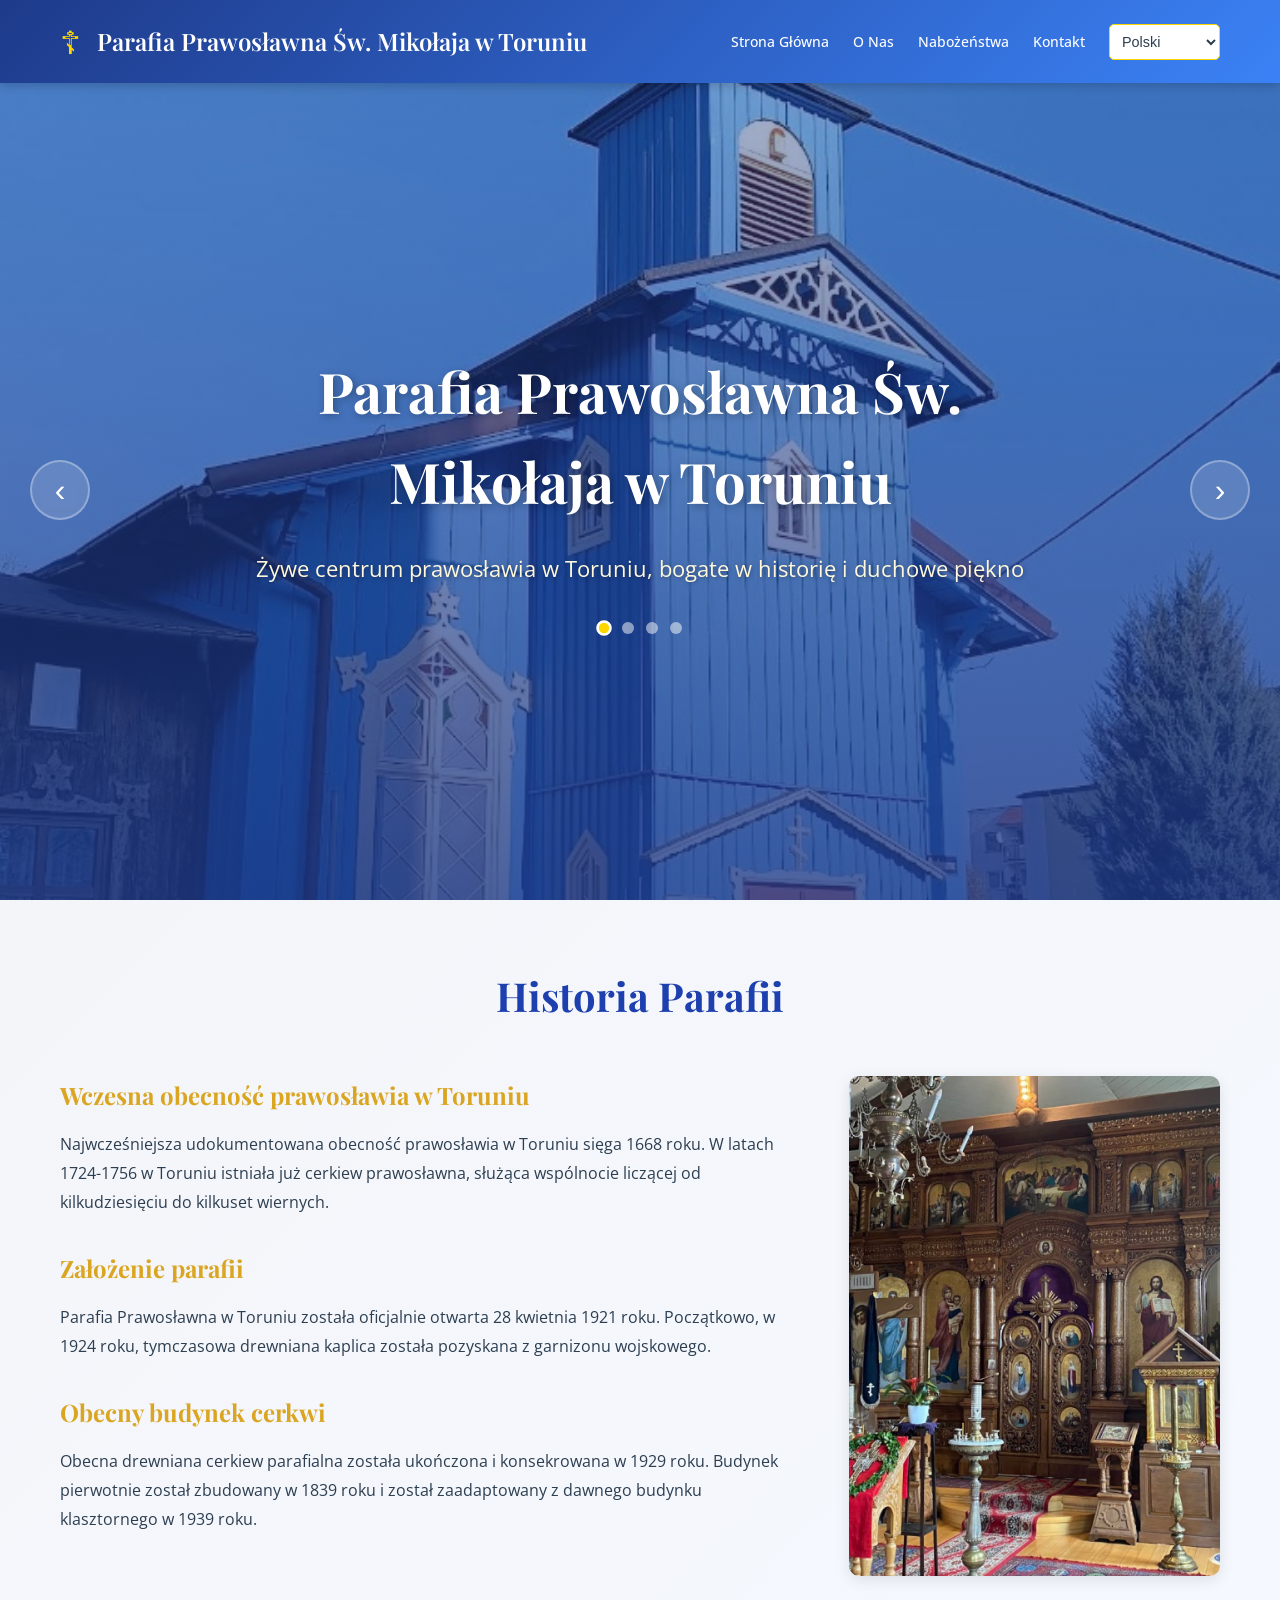
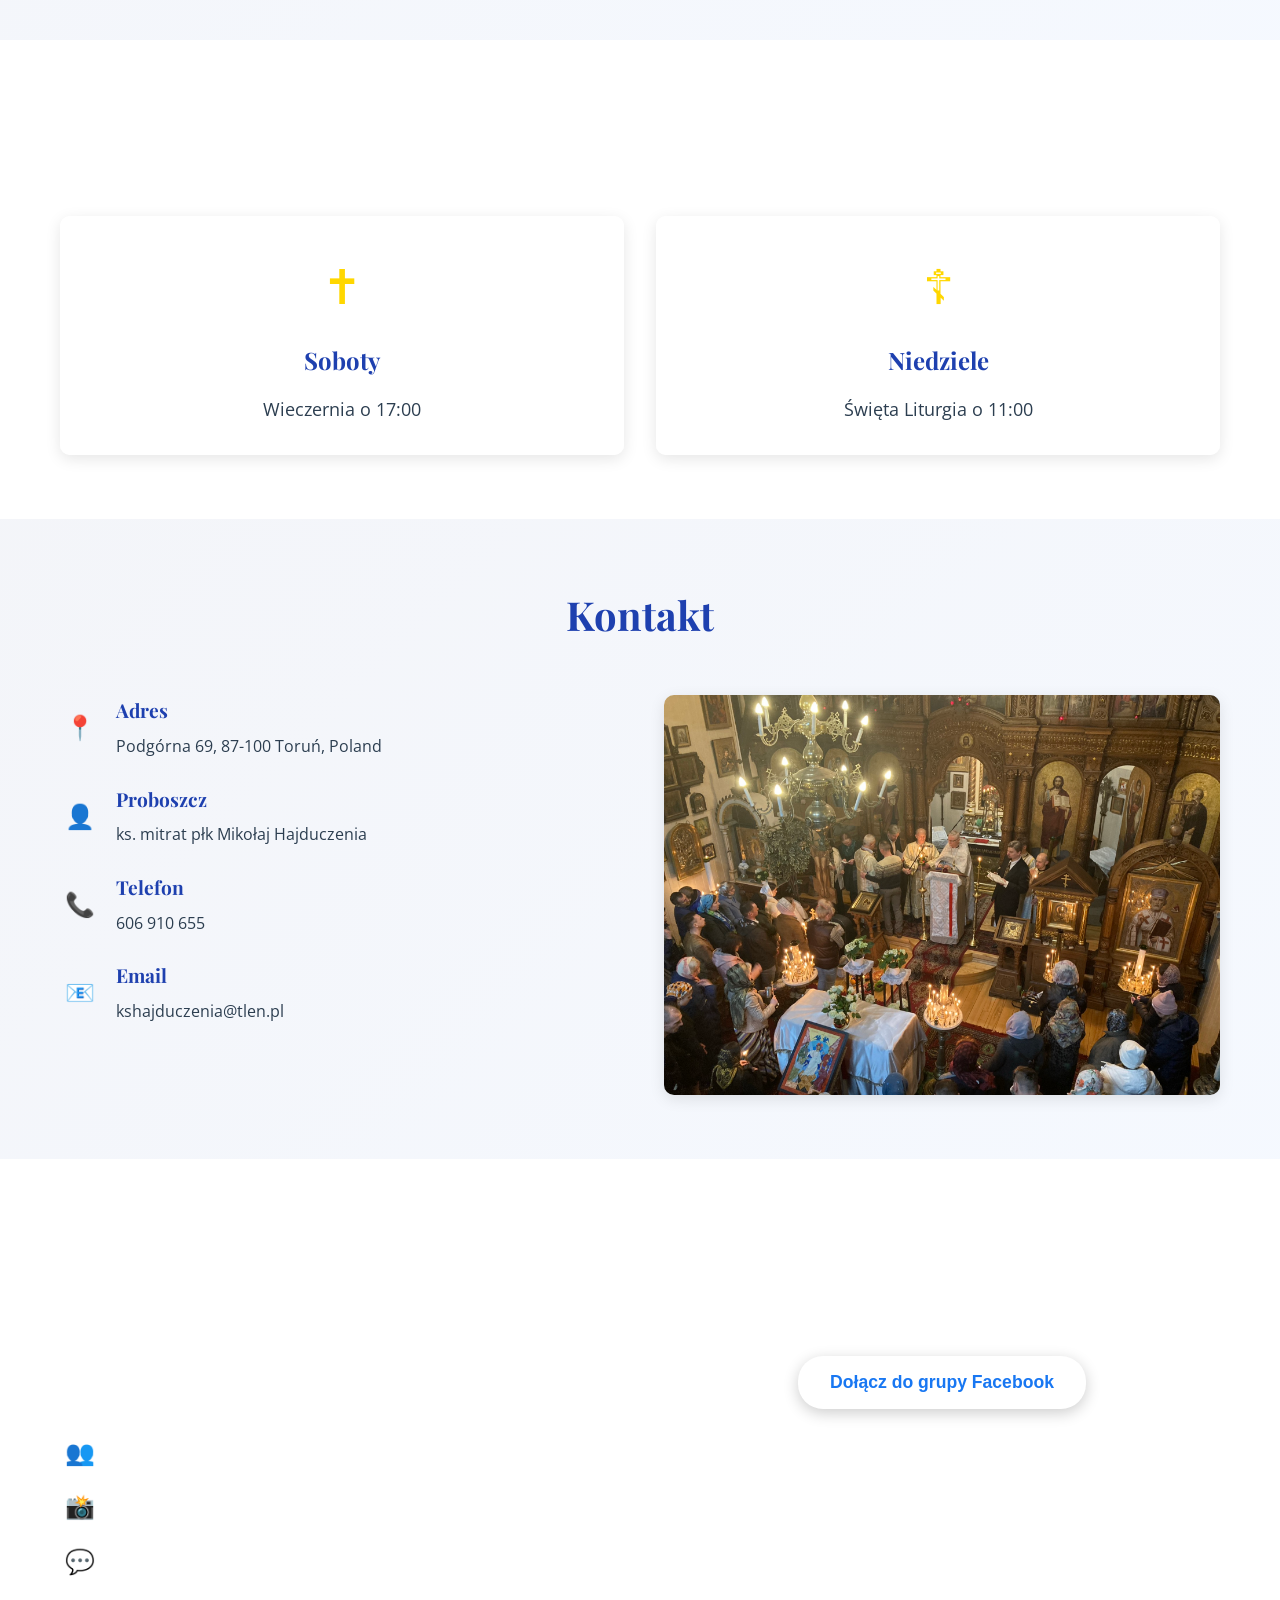
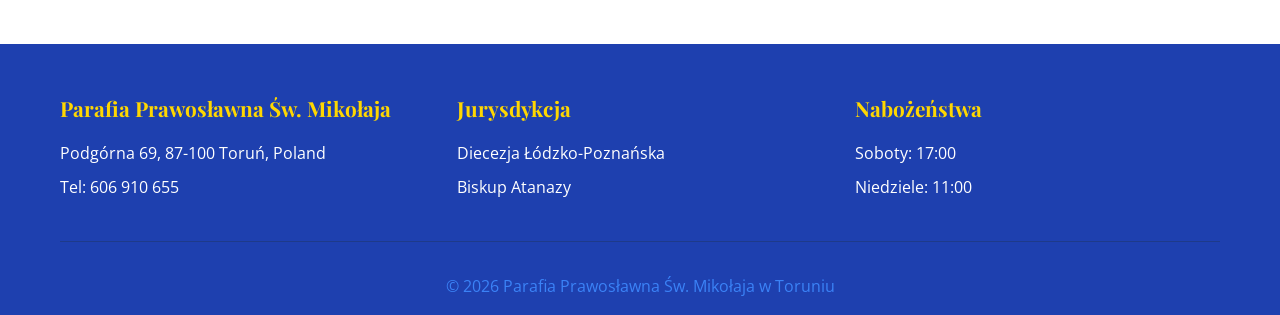
==== index.html @ 621d3ee9 "Add SEO improvements: meta tags, schema markup, sitemap - Add meta description and Open Graph tags f" ====
<!DOCTYPE html>
<html lang="pl">
<head>
    <meta charset="UTF-8">
    <meta name="viewport" content="width=device-width, initial-scale=1.0">
    <title>Parafia Prawosławna Św. Mikołaja w Toruniu</title>
    <meta name="description" content="Parafia Prawosławna pw. Św. Mikołaja w Toruniu - nabożeństwa w soboty 17:00 i niedziele 11:00. Orthodox Parish of St. Nicholas in Toruń, Poland.">

    <!-- Open Graph -->
    <meta property="og:title" content="Parafia Prawosławna Św. Mikołaja w Toruniu">
    <meta property="og:description" content="Żywe centrum prawosławia w Toruniu. Nabożeństwa: soboty 17:00, niedziele 11:00. ul. Podgórna 69.">
    <meta property="og:image" content="https://www.cerkiewtorun.pl/church.jpeg">
    <meta property="og:url" content="https://www.cerkiewtorun.pl">
    <meta property="og:type" content="website">
    <meta property="og:locale" content="pl_PL">

    <!-- Canonical -->
    <link rel="canonical" href="https://www.cerkiewtorun.pl/">

    <link rel="stylesheet" href="styles.css">
    <link href="https://fonts.googleapis.com/css2?family=Playfair+Display:wght@400;600;700&family=Crimson+Text:wght@400;600&family=Open+Sans:wght@300;400;500&display=swap" rel="stylesheet">

    <!-- Structured Data -->
    <script type="application/ld+json">
    {
      "@context": "https://schema.org",
      "@type": "Church",
      "name": "Parafia Prawosławna Św. Mikołaja w Toruniu",
      "alternateName": "Orthodox Parish of St. Nicholas in Toruń",
      "url": "https://www.cerkiewtorun.pl",
      "telephone": "+48606910655",
      "email": "kshajduczenia@tlen.pl",
      "address": {
        "@type": "PostalAddress",
        "streetAddress": "Podgórna 69",
        "addressLocality": "Toruń",
        "postalCode": "87-100",
        "addressCountry": "PL"
      },
      "geo": {
        "@type": "GeoCoordinates",
        "latitude": 53.0138,
        "longitude": 18.6056
      },
      "openingHoursSpecification": [
        {"@type": "OpeningHoursSpecification", "dayOfWeek": "Saturday", "opens": "17:00", "closes": "19:00"},
        {"@type": "OpeningHoursSpecification", "dayOfWeek": "Sunday", "opens": "11:00", "closes": "13:00"}
      ]
    }
    </script>
</head>
<body>
    <header class="header">
        <div class="container">
            <div class="logo">
                <div class="church-icon">☦</div>
                <h1 class="church-name" data-key="church-name">Parafia Prawosławna Św. Mikołaja w Toruniu</h1>
            </div>
            <nav class="navigation">
                <button class="mobile-menu-toggle" onclick="toggleMobileMenu()" aria-label="Menu nawigacji">
                    <span></span>
                    <span></span>
                    <span></span>
                </button>
                <ul class="nav-menu">
                    <li><a href="#home" data-key="nav-home">Strona Główna</a></li>
                    <li><a href="#about" data-key="nav-about">O Nas</a></li>
                    <li><a href="#services" data-key="nav-services">Nabożeństwa</a></li>
                    <li><a href="#contact" data-key="nav-contact">Kontakt</a></li>
                </ul>
                <div class="language-selector">
                    <select id="language-select" aria-label="Wybierz język">
                        <option value="pl">Polski</option>
                        <option value="en">English</option>
                        <option value="uk">Українська</option>
                        <option value="ru">Русский</option>
                        <option value="it">Italiano</option>
                    </select>
                </div>
            </nav>
        </div>
    </header>

    <main>
        <section id="home" class="hero">
            <div class="hero-background">
                <img src="church.jpeg" alt="Orthodox Church of St. Nicholas in Toruń" class="hero-bg-image active">
                <img src="inside.jpeg" alt="Interior of Orthodox Church of St. Nicholas" class="hero-bg-image" loading="lazy">
                <img src="image1.jpeg" alt="Ikonostas cerkwi św. Mikołaja w Toruniu" class="hero-bg-image" loading="lazy">
                <img src="image2.jpeg" alt="Wnętrze drewnianej cerkwi prawosławnej" class="hero-bg-image" loading="lazy">
            </div>
            <div class="hero-overlay"></div>
            <div class="hero-content">
                <div class="hero-text">
                    <h2 data-key="hero-title">Parafia Prawosławna Św. Mikołaja w Toruniu</h2>
                    <p data-key="hero-subtitle">Żywe centrum prawosławia w Toruniu, bogate w historię i duchowe piękno</p>
                </div>
                <div class="hero-indicators">
                    <span class="indicator active" onclick="currentImage(1)"></span>
                    <span class="indicator" onclick="currentImage(2)"></span>
                    <span class="indicator" onclick="currentImage(3)"></span>
                    <span class="indicator" onclick="currentImage(4)"></span>
                </div>
            </div>
            <button class="hero-nav hero-prev" onclick="changeImage(-1)" aria-label="Poprzednie zdjęcie">‹</button>
            <button class="hero-nav hero-next" onclick="changeImage(1)" aria-label="Następne zdjęcie">›</button>
        </section>

        <section id="about" class="about">
            <div class="container">
                <h2 data-key="about-title">Historia Parafii</h2>
                <div class="about-content">
                    <div class="about-text">
                        <div class="history-section">
                            <h3 data-key="early-presence">Wczesna obecność prawosławia w Toruniu</h3>
                            <p data-key="early-presence-text">Najwcześniejsza udokumentowana obecność prawosławia w Toruniu sięga 1668 roku. W latach 1724-1756 w Toruniu istniała już cerkiew prawosławna, służąca wspólnocie liczącej od kilkudziesięciu do kilkuset wiernych.</p>
                        </div>
                        
                        <div class="history-section">
                            <h3 data-key="founding">Założenie parafii</h3>
                            <p data-key="founding-text">Parafia Prawosławna w Toruniu została oficjalnie otwarta 28 kwietnia 1921 roku. Początkowo, w 1924 roku, tymczasowa drewniana kaplica została pozyskana z garnizonu wojskowego.</p>
                        </div>
                        
                        <div class="history-section">
                            <h3 data-key="current-building">Obecny budynek cerkwi</h3>
                            <p data-key="current-building-text">Obecna drewniana cerkiew parafialna została ukończona i konsekrowana w 1929 roku. Budynek pierwotnie został zbudowany w 1839 roku i został zaadaptowany z dawnego budynku klasztornego w 1939 roku.</p>
                        </div>
                    </div>
                    <img src="inside.jpeg" alt="Interior of Orthodox Church of St. Nicholas" class="about-image" loading="lazy">
                </div>
            </div>
        </section>

        <section id="services" class="services">
            <div class="container">
                <h2 data-key="services-title">Nabożeństwa stałe</h2>
                <div class="services-grid">
                    <div class="service-card">
                        <div class="service-icon">✝</div>
                        <h3 data-key="saturday-service">Soboty</h3>
                        <p data-key="saturday-time">Święta Liturgia o 17:00</p>
                    </div>
                    <div class="service-card">
                        <div class="service-icon">☦</div>
                        <h3 data-key="sunday-service">Niedziele</h3>
                        <p data-key="sunday-time">Święta Liturgia o 11:00</p>
                    </div>
                </div>
            </div>
        </section>

        <section id="contact" class="contact">
            <div class="container">
                <h2 data-key="contact-title">Kontakt</h2>
                <div class="contact-content">
                    <div class="contact-info">
                        <div class="contact-item">
                            <div class="contact-icon">📍</div>
                            <div>
                                <h3 data-key="address">Adres</h3>
                                <p><a href="https://maps.google.com/?q=Podgórna+69,+87-100+Toruń,+Poland" target="_blank" class="address-link">Podgórna 69, 87-100 Toruń, Poland</a></p>
                            </div>
                        </div>
                        <div class="contact-item">
                            <div class="contact-icon">👤</div>
                            <div>
                                <h3 data-key="priest">Proboszcz</h3>
                                <p>ks. mitrat płk Mikołaj Hajduczenia</p>
                            </div>
                        </div>
                        <div class="contact-item">
                            <div class="contact-icon">📞</div>
                            <div>
                                <h3 data-key="phone">Telefon</h3>
                                <p>606 910 655</p>
                            </div>
                        </div>
                        <div class="contact-item">
                            <div class="contact-icon">📧</div>
                            <div>
                                <h3 data-key="email">Email</h3>
                                <p>kshajduczenia@tlen.pl</p>
                            </div>
                        </div>
                    </div>
                    <img src="image1.jpeg" alt="Widok cerkwi prawosławnej w Toruniu" class="contact-image" loading="lazy">
                </div>
            </div>
        </section>

        <section id="facebook" class="facebook-section">
            <div class="container">
                <div class="facebook-content">
                    <div class="facebook-text">
                        <h2 data-key="facebook-title">Odwiedź nas na Facebooku</h2>
                        <p data-key="facebook-description">Dołącz do naszej grupy na Facebooku, aby być częścią naszej wspólnoty online, dzielić się zdjęciami i uczestniczyć w dyskusjach.</p>
                        <div class="facebook-benefits">
                            <div class="benefit-item">
                                <span class="benefit-icon">👥</span>
                                <span data-key="facebook-benefit-1">Dołącz do wspólnoty parafialnej</span>
                            </div>
                            <div class="benefit-item">
                                <span class="benefit-icon">📸</span>
                                <span data-key="facebook-benefit-2">Zdjęcia z wydarzeń i nabożeństw</span>
                            </div>
                            <div class="benefit-item">
                                <span class="benefit-icon">💬</span>
                                <span data-key="facebook-benefit-3">Dyskusje i wymiana doświadczeń</span>
                            </div>
                        </div>
                    </div>
                    <div class="facebook-action">
                        <button class="facebook-button" data-key="facebook-button">Dołącz do grupy Facebook</button>
                        <p class="facebook-note" data-key="facebook-note">Kliknij aby odwiedzić naszą grupę</p>
                    </div>
                </div>
            </div>
        </section>
    </main>

    <footer class="footer">
        <div class="container">
            <div class="footer-content">
                <div class="footer-section">
                    <h3 data-key="footer-parish">Parafia Prawosławna Św. Mikołaja</h3>
                    <p><a href="https://maps.google.com/?q=Podgórna+69,+87-100+Toruń,+Poland" target="_blank" class="address-link">Podgórna 69, 87-100 Toruń, Poland</a></p>
                    <p>Tel: 606 910 655</p>
                </div>
                <div class="footer-section">
                    <h3 data-key="footer-jurisdiction">Jurysdykcja</h3>
                    <p data-key="footer-jurisdiction-text">Diecezja Łódzko-Poznańska</p>
                    <p data-key="footer-archbishop">Biskup Atanazy</p>
                </div>
                <div class="footer-section">
                    <h3 data-key="footer-services">Nabożeństwa</h3>
                    <p data-key="footer-saturday">Soboty: 17:00</p>
                    <p data-key="footer-sunday">Niedziele: 11:00</p>
                </div>
            </div>
            <div class="footer-bottom">
                <p>&copy; 2026 Parafia Prawosławna Św. Mikołaja w Toruniu</p>
            </div>
        </div>
    </footer>

    <script src="script.js"></script>
</body>
</html>
---- styles.css ----
:root {
    --primary-blue: #1E3A8A;
    --light-blue: #3B82F6;
    --dark-blue: #1E40AF;
    --gold: #FFD700;
    --warm-gold: #DAA520;
    --white: #FFFFFF;
    --cream: #FFF8DC;
    --dark-gray: #2C3E50;
    --light-gray: #F5F5F5;
    --wood-brown: #8B4513;
    --warm-brown: #A0522D;
}

* {
    margin: 0;
    padding: 0;
    box-sizing: border-box;
}

body {
    font-family: 'Open Sans', sans-serif;
    line-height: 1.6;
    color: var(--dark-gray);
    background-color: var(--white);
}

.container {
    max-width: 1200px;
    margin: 0 auto;
    padding: 0 20px;
}

/* Header */
.header {
    background: linear-gradient(135deg, var(--primary-blue), var(--light-blue));
    box-shadow: 0 2px 10px rgba(0,0,0,0.2);
    position: fixed;
    width: 100%;
    top: 0;
    z-index: 1000;
}

.header .container {
    display: flex;
    justify-content: space-between;
    align-items: center;
    padding: 1rem 20px;
}

.logo {
    display: flex;
    align-items: center;
    gap: 1rem;
}

.church-icon {
    font-size: 2rem;
    color: var(--gold);
}

.church-name {
    font-family: 'Playfair Display', serif;
    font-size: 1.5rem;
    color: var(--white);
    font-weight: 600;
}

.navigation {
    display: flex;
    align-items: center;
    gap: 1.5rem;
}

.nav-menu {
    display: flex;
    list-style: none;
    gap: 1.5rem;
}

.nav-menu a {
    color: var(--white);
    text-decoration: none;
    font-weight: 500;
    transition: color 0.3s ease;
    white-space: nowrap;
    font-size: 0.9rem;
}

.nav-menu a:hover {
    color: var(--gold);
}

.language-selector select {
    background: var(--white);
    border: 1px solid var(--gold);
    color: var(--dark-gray);
    padding: 0.5rem;
    border-radius: 5px;
    font-size: 0.9rem;
}

/* Mobile Menu Toggle */
.mobile-menu-toggle {
    display: none;
    flex-direction: column;
    background: none;
    border: none;
    cursor: pointer;
    padding: 0.5rem;
    width: 30px;
    height: 30px;
    justify-content: space-between;
}

.mobile-menu-toggle span {
    display: block;
    width: 100%;
    height: 3px;
    background: var(--white);
    border-radius: 2px;
    transition: all 0.3s ease;
}

.mobile-menu-toggle.active span:nth-child(1) {
    transform: rotate(45deg) translate(6px, 6px);
}

.mobile-menu-toggle.active span:nth-child(2) {
    opacity: 0;
}

.mobile-menu-toggle.active span:nth-child(3) {
    transform: rotate(-45deg) translate(6px, -6px);
}

/* Hero Section */
.hero {
    margin-top: 80px;
    position: relative;
    min-height: calc(100vh - 80px);
    display: flex;
    align-items: center;
    justify-content: center;
    overflow: hidden;
}

.hero-background {
    position: absolute;
    top: 0;
    left: 0;
    width: 100%;
    height: 100%;
    z-index: 1;
}

.hero-bg-image {
    position: absolute;
    top: 0;
    left: 0;
    width: 100%;
    height: 100%;
    object-fit: cover;
    opacity: 0;
    transition: opacity 1s ease-in-out;
}

.hero-bg-image.active {
    opacity: 1;
}

.hero-overlay {
    position: absolute;
    top: 0;
    left: 0;
    width: 100%;
    height: 100%;
    background: linear-gradient(
        to bottom,
        rgba(30, 58, 138, 0.4) 0%,
        rgba(30, 58, 138, 0.6) 50%,
        rgba(30, 58, 138, 0.8) 100%
    );
    z-index: 2;
}

.hero-content {
    position: relative;
    z-index: 3;
    text-align: center;
    max-width: 900px;
    padding: 2rem;
}

.hero-text h2 {
    font-family: 'Playfair Display', serif;
    font-size: 3.5rem;
    color: var(--white);
    margin-bottom: 1.5rem;
    text-shadow: 2px 2px 8px rgba(0, 0, 0, 0.3);
}

.hero-text p {
    font-size: 1.4rem;
    color: var(--cream);
    line-height: 1.8;
    text-shadow: 1px 1px 4px rgba(0, 0, 0, 0.3);
    margin-bottom: 2rem;
}

.hero-indicators {
    display: flex;
    justify-content: center;
    gap: 12px;
    margin-top: 2rem;
}

.indicator {
    width: 12px;
    height: 12px;
    border-radius: 50%;
    background: rgba(255, 255, 255, 0.5);
    cursor: pointer;
    transition: all 0.3s ease;
    border: 2px solid transparent;
}

.indicator.active {
    background: var(--gold);
    transform: scale(1.3);
    border-color: var(--white);
}

.indicator:hover {
    background: rgba(255, 255, 255, 0.8);
    transform: scale(1.2);
}

.hero-nav {
    position: absolute;
    top: 50%;
    transform: translateY(-50%);
    background: rgba(255, 255, 255, 0.15);
    color: white;
    border: 2px solid rgba(255, 255, 255, 0.3);
    width: 60px;
    height: 60px;
    border-radius: 50%;
    font-size: 2rem;
    cursor: pointer;
    transition: all 0.3s ease;
    z-index: 10;
    backdrop-filter: blur(5px);
}

.hero-nav:hover {
    background: rgba(255, 255, 255, 0.25);
    border-color: var(--gold);
    transform: translateY(-50%) scale(1.1);
}

.hero-prev {
    left: 30px;
}

.hero-next {
    right: 30px;
}

/* About Section */
.about {
    padding: 4rem 0;
    background: linear-gradient(135deg, rgba(30, 58, 138, 0.05), rgba(59, 130, 246, 0.05));
}

.about h2 {
    font-family: 'Playfair Display', serif;
    font-size: 2.5rem;
    color: var(--dark-blue);
    text-align: center;
    margin-bottom: 3rem;
}

.about-content {
    display: grid;
    grid-template-columns: 2fr 1fr;
    gap: 3rem;
    align-items: start;
}

.history-section {
    margin-bottom: 2rem;
}

.history-section h3 {
    font-family: 'Playfair Display', serif;
    font-size: 1.5rem;
    color: var(--warm-gold);
    margin-bottom: 1rem;
}

.history-section p {
    font-size: 1rem;
    line-height: 1.8;
    color: var(--dark-gray);
}

.about-image-placeholder {
    background: var(--light-gray);
    border: 2px dashed var(--primary-blue);
    border-radius: 10px;
    height: 500px;
    display: flex;
    align-items: center;
    justify-content: center;
    color: var(--dark-blue);
    font-style: italic;
}

.about-image {
    width: 100%;
    height: 500px;
    object-fit: cover;
    border-radius: 10px;
    box-shadow: 0 4px 15px rgba(0,0,0,0.1);
}

/* Services Section */
.services {
    padding: 4rem 0;
    background: 
        linear-gradient(135deg, rgba(30, 58, 138, 0.7), rgba(59, 130, 246, 0.6)),
        url('wood.jpeg');
    background-size: cover, cover;
    background-position: center, center;
    background-repeat: no-repeat, no-repeat;
    background-attachment: fixed, fixed;
    position: relative;
}

.services h2 {
    font-family: 'Playfair Display', serif;
    font-size: 2.5rem;
    color: var(--white);
    text-align: center;
    margin-bottom: 3rem;
    position: relative;
    z-index: 1;
}

.services-grid {
    display: grid;
    grid-template-columns: repeat(auto-fit, minmax(250px, 1fr));
    gap: 2rem;
    position: relative;
    z-index: 1;
}

.service-card {
    background: rgba(255, 255, 255, 0.9);
    padding: 2rem;
    border-radius: 10px;
    text-align: center;
    box-shadow: 0 4px 15px rgba(0,0,0,0.1);
    transition: transform 0.3s ease;
    backdrop-filter: blur(10px);
}

.service-card:hover {
    transform: translateY(-5px);
}

.service-icon {
    font-size: 3rem;
    color: var(--gold);
    margin-bottom: 1rem;
}

.service-card h3 {
    font-family: 'Playfair Display', serif;
    font-size: 1.5rem;
    color: var(--dark-blue);
    margin-bottom: 1rem;
}

.service-card p {
    font-size: 1.1rem;
    color: var(--dark-gray);
}

/* Contact Section */
.contact {
    padding: 4rem 0;
    background: linear-gradient(135deg, rgba(30, 58, 138, 0.05), rgba(59, 130, 246, 0.05));
}

.contact h2 {
    font-family: 'Playfair Display', serif;
    font-size: 2.5rem;
    color: var(--dark-blue);
    text-align: center;
    margin-bottom: 3rem;
}

.contact-content {
    display: grid;
    grid-template-columns: 1fr 1fr;
    gap: 3rem;
    align-items: start;
}

.contact-info {
    display: grid;
    gap: 1.5rem;
}

.contact-item {
    display: flex;
    align-items: center;
    gap: 1rem;
}

.contact-icon {
    font-size: 1.5rem;
    color: var(--gold);
    width: 40px;
    text-align: center;
}

.contact-item h3 {
    font-family: 'Playfair Display', serif;
    font-size: 1.2rem;
    color: var(--dark-blue);
    margin-bottom: 0.5rem;
}

.contact-item p {
    color: var(--dark-gray);
    font-size: 1rem;
}

.address-link {
    color: var(--dark-gray);
    text-decoration: none;
    transition: color 0.3s ease;
}

.address-link:hover {
    color: var(--primary-blue);
    text-decoration: underline;
}

.footer .address-link {
    color: var(--white);
}

.footer .address-link:hover {
    color: var(--gold);
}

.contact-image-placeholder {
    background: var(--light-gray);
    border: 2px dashed var(--primary-blue);
    border-radius: 10px;
    height: 400px;
    display: flex;
    align-items: center;
    justify-content: center;
    color: var(--dark-blue);
    font-style: italic;
}

.contact-image {
    width: 100%;
    height: 400px;
    object-fit: cover;
    border-radius: 10px;
    box-shadow: 0 4px 15px rgba(0,0,0,0.1);
}

/* News Section */
.news {
    padding: 4rem 0;
    background: linear-gradient(135deg, rgba(30, 58, 138, 0.03), rgba(59, 130, 246, 0.03));
}

.news h2 {
    font-family: 'Playfair Display', serif;
    font-size: 2.5rem;
    color: var(--dark-blue);
    text-align: center;
    margin-bottom: 3rem;
}

.news-grid {
    display: grid;
    grid-template-columns: repeat(auto-fit, minmax(300px, 1fr));
    gap: 2rem;
}

.news-card {
    background: var(--white);
    border-radius: 10px;
    overflow: hidden;
    box-shadow: 0 4px 15px rgba(0,0,0,0.1);
    transition: transform 0.3s ease;
    border: 1px solid rgba(30, 58, 138, 0.1);
}

.news-card:hover {
    transform: translateY(-5px);
}

.news-image-placeholder {
    background: var(--light-gray);
    border-bottom: 2px dashed var(--primary-blue);
    height: 250px;
    display: flex;
    align-items: center;
    justify-content: center;
    color: var(--dark-blue);
    font-style: italic;
}

.news-image {
    width: 100%;
    height: 250px;
    object-fit: cover;
}

.news-content {
    padding: 1.5rem;
}

.news-content h3 {
    font-family: 'Playfair Display', serif;
    font-size: 1.3rem;
    color: var(--dark-blue);
    margin-bottom: 1rem;
}

.news-content p {
    color: var(--dark-gray);
    line-height: 1.6;
    margin-bottom: 1rem;
}

.news-date {
    color: var(--warm-gold);
    font-size: 0.9rem;
    font-weight: 500;
}

/* Benefit items (shared) */
.benefit-item {
    display: flex;
    align-items: center;
    gap: 1rem;
    color: var(--white);
    font-size: 1rem;
}

.benefit-icon {
    font-size: 1.5rem;
    width: 40px;
    text-align: center;
}

/* Facebook Section */
.facebook-section {
    padding: 4rem 0;
    background:
        linear-gradient(135deg, rgba(24, 119, 242, 0.8), rgba(66, 103, 178, 0.75)),
        url('wood.jpeg');
    background-size: cover, cover;
    background-position: center, center;
    background-repeat: no-repeat, no-repeat;
    background-attachment: fixed, fixed;
    position: relative;
}

.facebook-content {
    display: grid;
    grid-template-columns: 1fr 1fr;
    gap: 3rem;
    align-items: center;
}

.facebook-text h2 {
    font-family: 'Playfair Display', serif;
    font-size: 2.5rem;
    color: var(--white);
    margin-bottom: 1.5rem;
}

.facebook-text p {
    font-size: 1.1rem;
    color: var(--white);
    line-height: 1.7;
    margin-bottom: 2rem;
}

.facebook-benefits {
    display: flex;
    flex-direction: column;
    gap: 1rem;
}

.facebook-action {
    text-align: center;
    padding: 2rem;
    background: rgba(255, 255, 255, 0.1);
    border-radius: 15px;
    backdrop-filter: blur(10px);
}

.facebook-button {
    background: #FFFFFF;
    color: #1877F2;
    border: none;
    padding: 1rem 2rem;
    font-size: 1.1rem;
    font-weight: 600;
    border-radius: 25px;
    cursor: pointer;
    transition: all 0.3s ease;
    margin-bottom: 1rem;
    box-shadow: 0 4px 15px rgba(0, 0, 0, 0.2);
}

.facebook-button:hover {
    background: #F0F2F5;
    transform: translateY(-2px);
    box-shadow: 0 6px 20px rgba(0, 0, 0, 0.3);
}

.facebook-note {
    font-size: 0.9rem;
    color: rgba(255, 255, 255, 0.8);
    margin: 0;
}

/* Footer */
.footer {
    background: var(--dark-blue);
    color: var(--white);
    padding: 3rem 0 1rem;
}

.footer-content {
    display: grid;
    grid-template-columns: repeat(auto-fit, minmax(250px, 1fr));
    gap: 2rem;
    margin-bottom: 2rem;
}

.footer-section h3 {
    font-family: 'Playfair Display', serif;
    font-size: 1.3rem;
    color: var(--gold);
    margin-bottom: 1rem;
}

.footer-section p {
    margin-bottom: 0.5rem;
}

.footer-bottom {
    text-align: center;
    padding-top: 2rem;
    border-top: 1px solid var(--primary-blue);
    color: var(--light-blue);
}

/* Responsive Design */
@media (max-width: 768px) {
    .header .container {
        flex-direction: row;
        justify-content: space-between;
        align-items: center;
        padding: 1rem 20px;
    }
    
    .logo {
        flex: 1;
    }
    
    .church-name {
        font-size: 1rem;
    }
    
    .mobile-menu-toggle {
        display: flex;
        order: 3;
    }
    
    .navigation {
        position: relative;
        order: 2;
    }
    
    .nav-menu {
        position: absolute;
        top: 100%;
        right: 0;
        background: var(--primary-blue);
        min-width: 200px;
        flex-direction: column;
        gap: 0;
        padding: 1rem 0;
        border-radius: 0 0 10px 10px;
        box-shadow: 0 4px 15px rgba(0,0,0,0.2);
        transform: translateY(-10px);
        opacity: 0;
        visibility: hidden;
        transition: all 0.3s ease;
        z-index: 1000;
    }
    
    .nav-menu.active {
        transform: translateY(0);
        opacity: 1;
        visibility: visible;
    }
    
    .nav-menu li {
        padding: 0;
    }
    
    .nav-menu a {
        display: block;
        padding: 0.8rem 1.5rem;
        font-size: 0.9rem;
        border-bottom: 1px solid rgba(255,255,255,0.1);
    }
    
    .nav-menu a:hover {
        background: rgba(255,255,255,0.1);
    }
    
    .language-selector {
        margin-top: 1rem;
        padding: 0 1.5rem;
    }
    
    .language-selector select {
        width: 100%;
    }
    
    .hero {
        min-height: calc(100vh - 80px);
    }

    .hero-text h2 {
        font-size: 2.2rem;
    }

    .hero-text p {
        font-size: 1.1rem;
    }

    .hero-nav {
        width: 50px;
        height: 50px;
        font-size: 1.5rem;
    }

    .hero-prev {
        left: 15px;
    }

    .hero-next {
        right: 15px;
    }

    .about-content {
        grid-template-columns: 1fr;
    }

    .contact-content {
        grid-template-columns: 1fr;
    }

    .facebook-content {
        grid-template-columns: 1fr;
        gap: 2rem;
    }

    .about h2,
    .services h2,
    .contact h2,
    .news h2,
    .facebook-text h2 {
        font-size: 2rem;
    }
}

@media (max-width: 480px) {
    .container {
        padding: 0 15px;
    }

    .about,
    .services,
    .contact,
    .news {
        padding: 2rem 0;
    }

    .hero-text h2 {
        font-size: 1.8rem;
    }

    .hero-text p {
        font-size: 1rem;
    }

    .hero-nav {
        width: 40px;
        height: 40px;
        font-size: 1.2rem;
    }

    .hero-prev {
        left: 10px;
    }

    .hero-next {
        right: 10px;
    }

    .hero-content {
        padding: 1.5rem;
    }
}

/* Smooth scrolling */
html {
    scroll-behavior: smooth;
}

/* Placeholder styling */
.placeholder-text {
    font-size: 1.1rem;
    font-weight: 500;
}
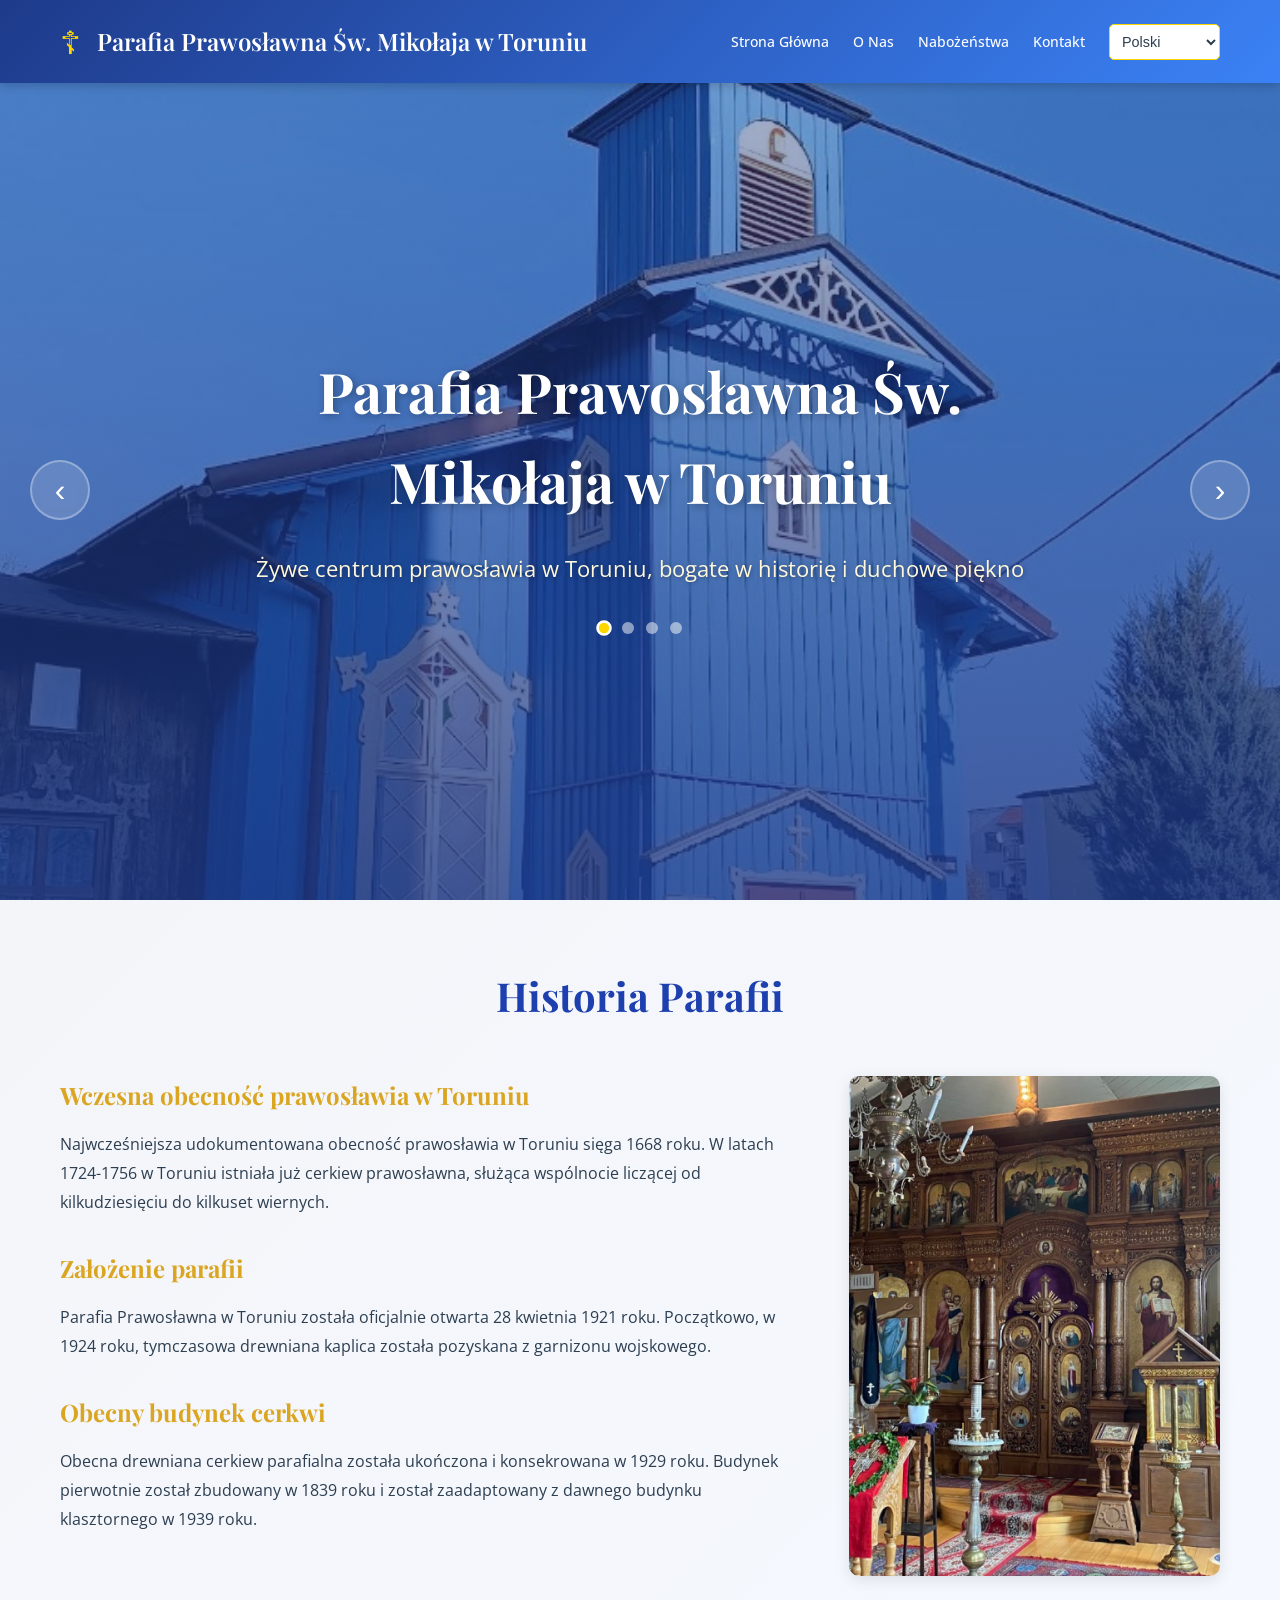
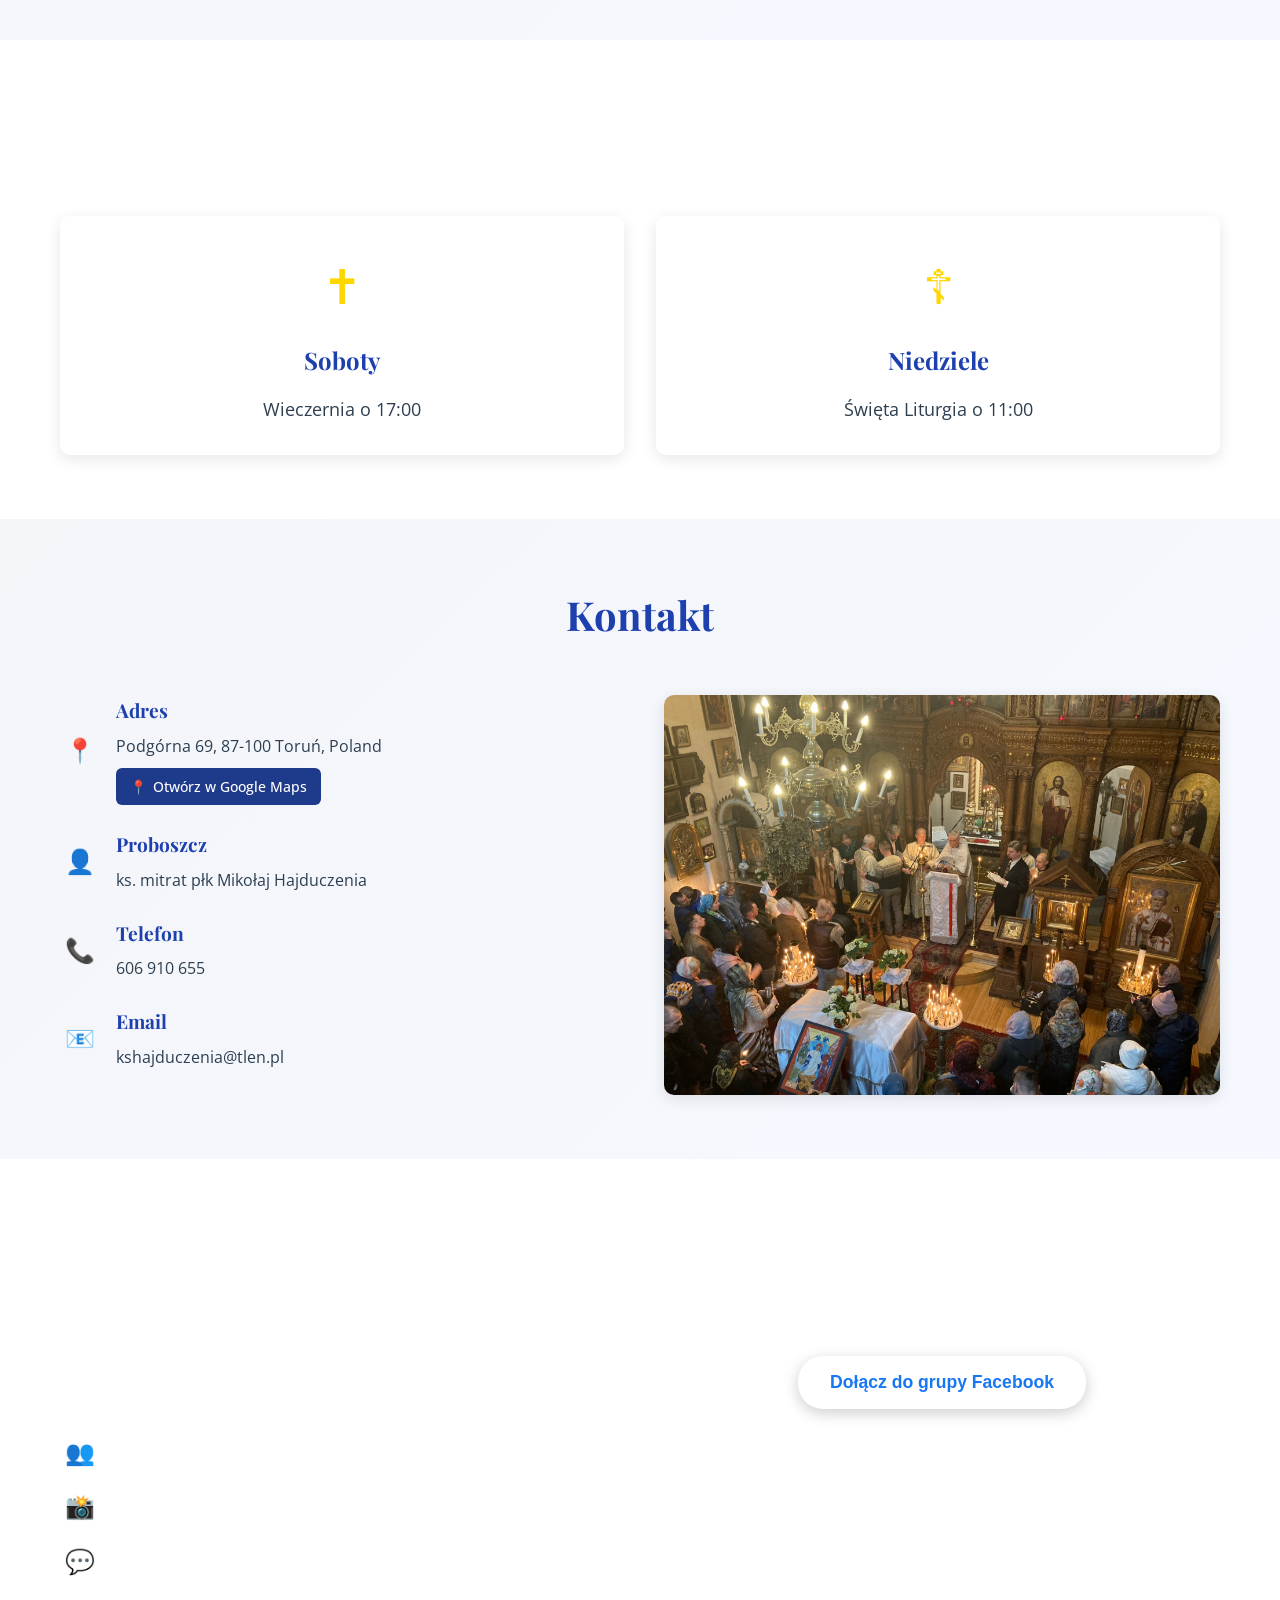
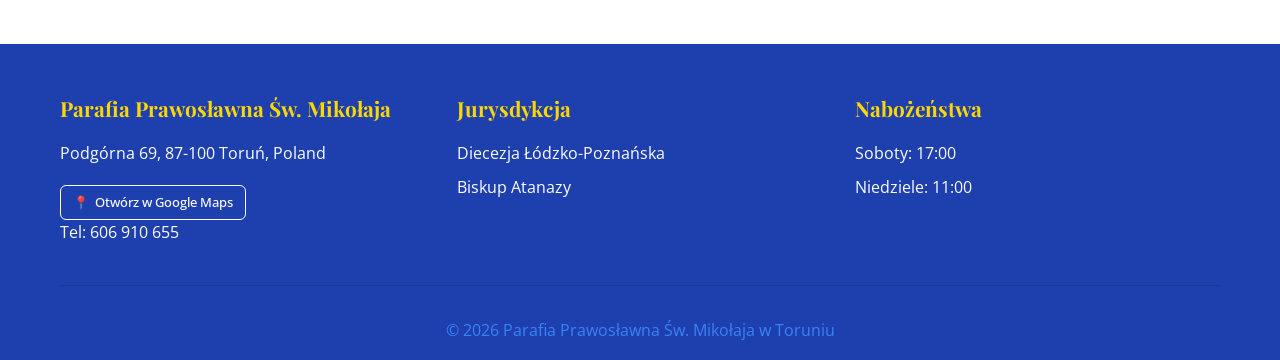
==== commit 3fad5846: "Add Google Maps button below address Replace subtle address link with explicit "Open in Google Maps"" ====
--- a/index.html
+++ b/index.html
@@ -158,7 +158,8 @@
                             <div class="contact-icon">📍</div>
                             <div>
                                 <h3 data-key="address">Adres</h3>
-                                <p><a href="https://maps.google.com/?q=Podgórna+69,+87-100+Toruń,+Poland" target="_blank" class="address-link">Podgórna 69, 87-100 Toruń, Poland</a></p>
+                                <p>Podgórna 69, 87-100 Toruń, Poland</p>
+                                <a href="https://maps.app.goo.gl/gvNeytdZkLkNAUy39" target="_blank" class="maps-button" data-key="open-maps">Otwórz w Google Maps</a>
                             </div>
                         </div>
                         <div class="contact-item">
@@ -223,7 +224,8 @@
             <div class="footer-content">
                 <div class="footer-section">
                     <h3 data-key="footer-parish">Parafia Prawosławna Św. Mikołaja</h3>
-                    <p><a href="https://maps.google.com/?q=Podgórna+69,+87-100+Toruń,+Poland" target="_blank" class="address-link">Podgórna 69, 87-100 Toruń, Poland</a></p>
+                    <p>Podgórna 69, 87-100 Toruń, Poland</p>
+                    <a href="https://maps.app.goo.gl/gvNeytdZkLkNAUy39" target="_blank" class="maps-button maps-button-footer" data-key="open-maps">Otwórz w Google Maps</a>
                     <p>Tel: 606 910 655</p>
                 </div>
                 <div class="footer-section">
--- a/styles.css
+++ b/styles.css
@@ -439,23 +439,41 @@
     font-size: 1rem;
 }
 
-.address-link {
-    color: var(--dark-gray);
+.maps-button {
+    display: inline-flex;
+    align-items: center;
+    gap: 6px;
+    background: var(--primary-blue);
+    color: var(--white);
+    padding: 8px 14px;
+    border-radius: 6px;
     text-decoration: none;
-    transition: color 0.3s ease;
-}
-
-.address-link:hover {
+    font-size: 0.85rem;
+    font-weight: 500;
+    margin-top: 8px;
+    transition: background 0.3s ease, transform 0.2s ease;
+}
+
+.maps-button::before {
+    content: '📍';
+}
+
+.maps-button:hover {
+    background: var(--dark-blue);
+    transform: translateY(-1px);
+}
+
+.maps-button-footer {
+    background: transparent;
+    border: 1px solid var(--white);
+    padding: 6px 12px;
+    font-size: 0.8rem;
+    margin-top: 10px;
+}
+
+.maps-button-footer:hover {
+    background: var(--white);
     color: var(--primary-blue);
-    text-decoration: underline;
-}
-
-.footer .address-link {
-    color: var(--white);
-}
-
-.footer .address-link:hover {
-    color: var(--gold);
 }
 
 .contact-image-placeholder {
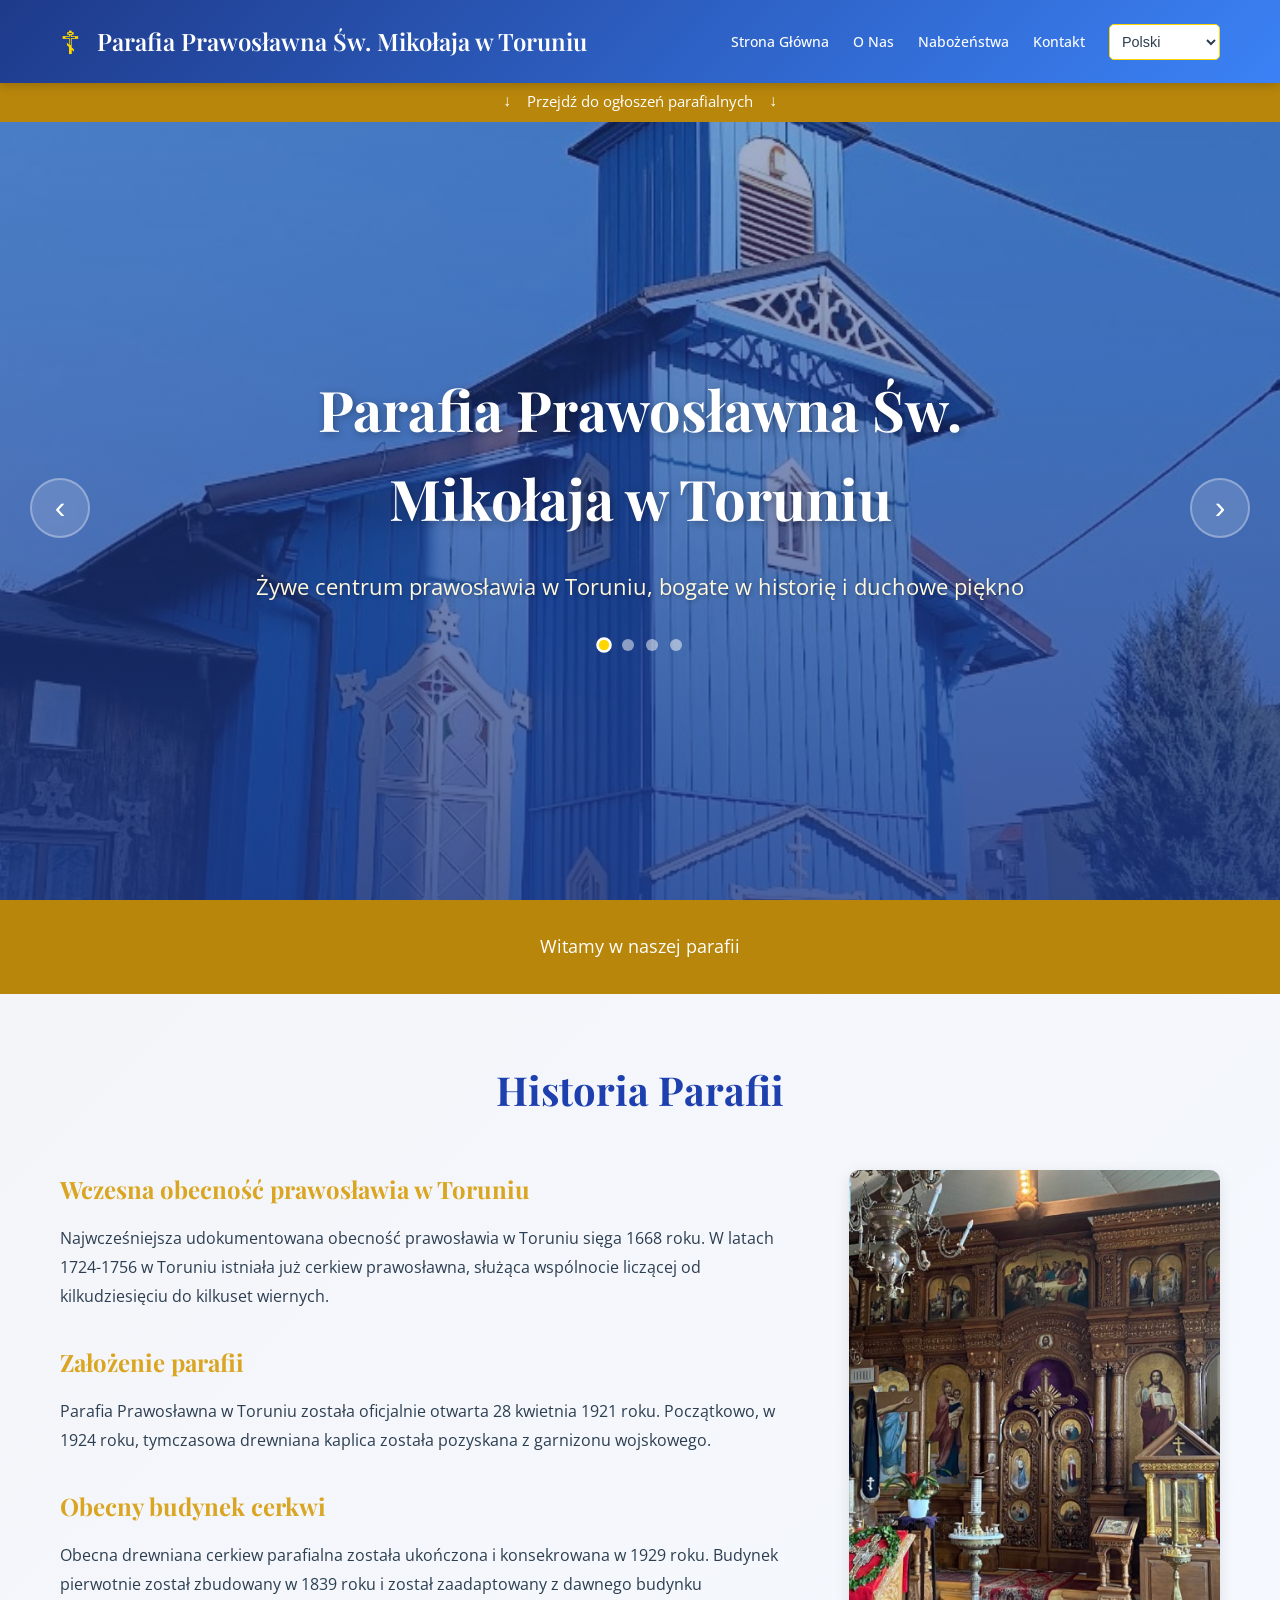
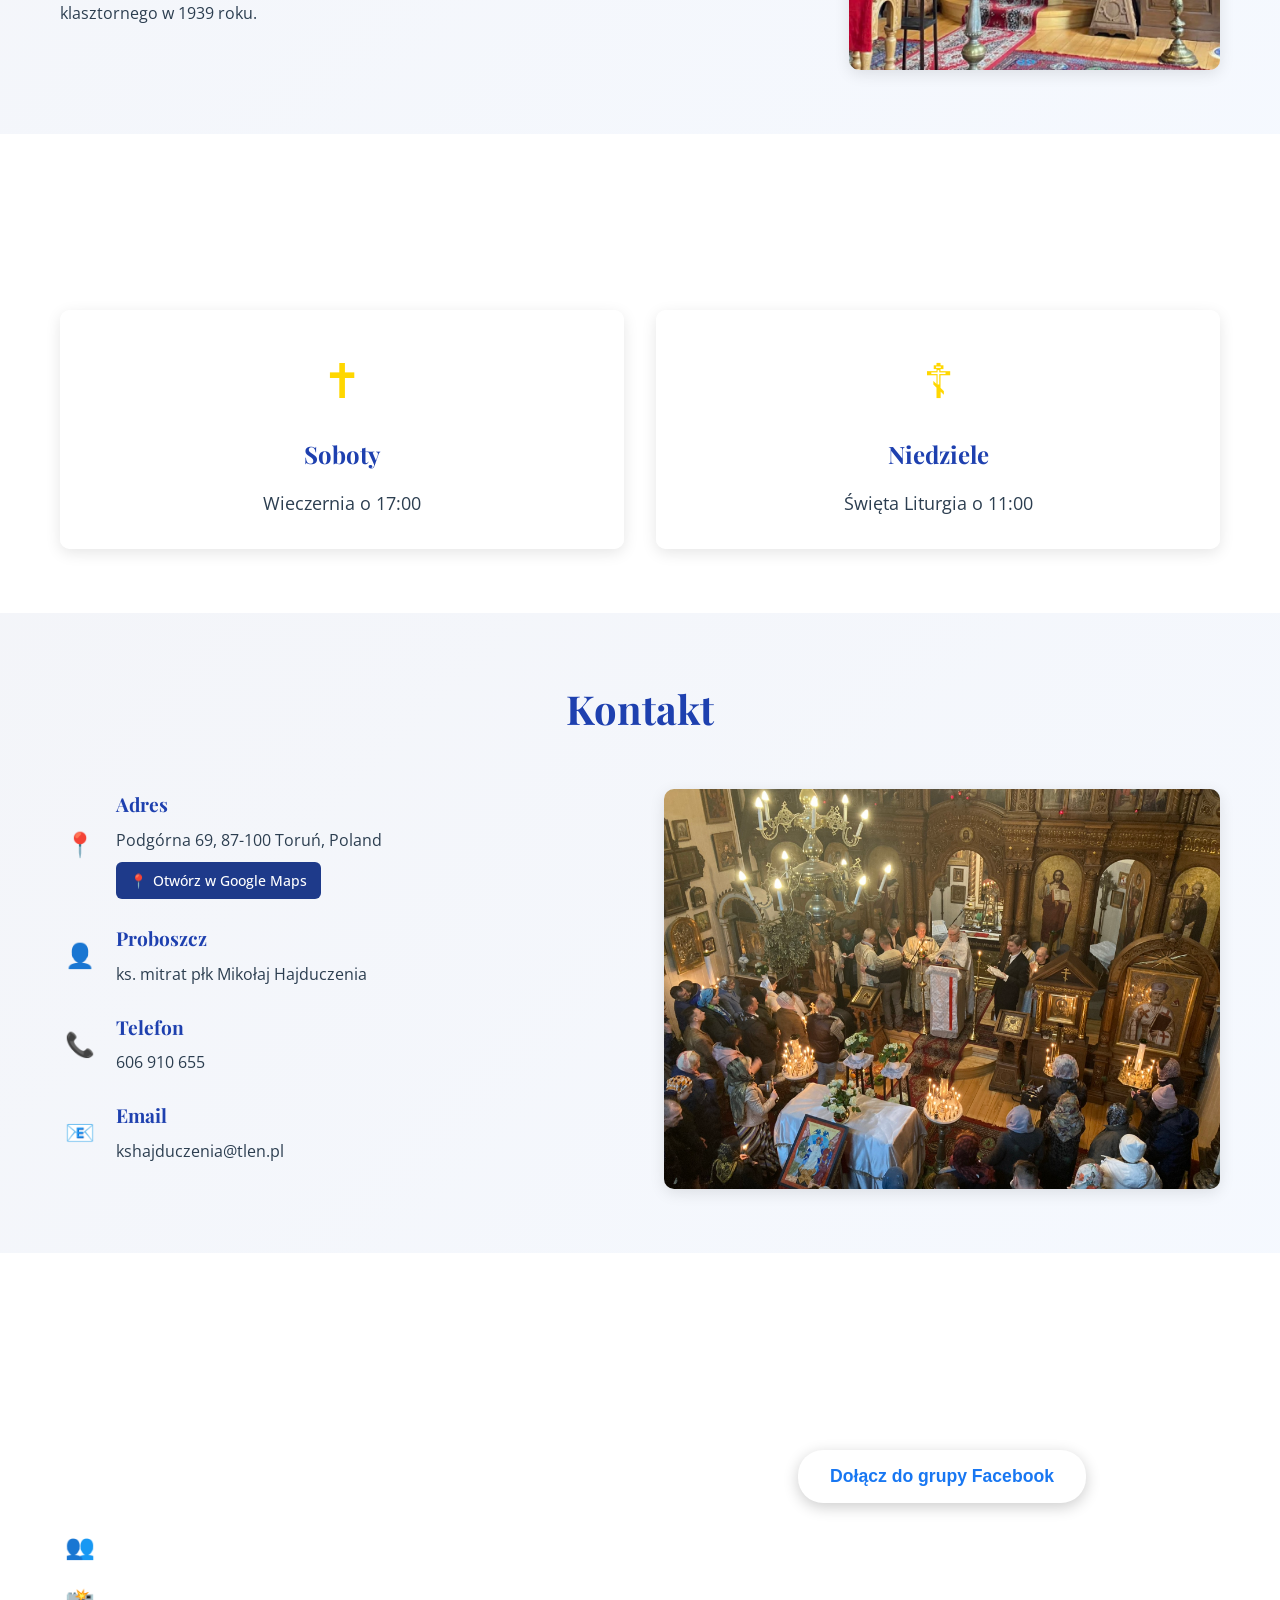
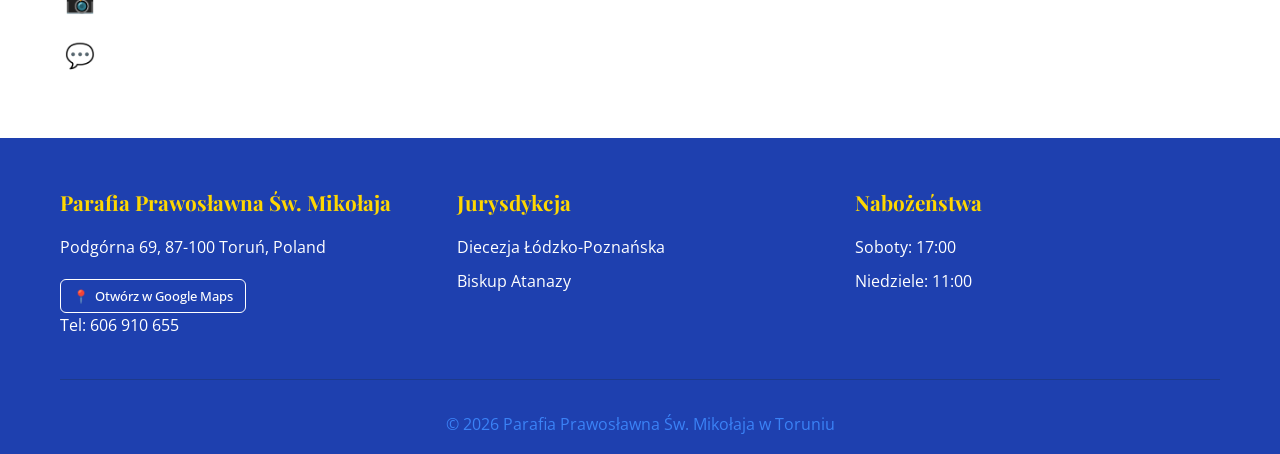
==== commit 3de8002c: "Add parish announcements section with Google Sheets integration - Add ticker bar below header linkin" ====
--- a/index.html
+++ b/index.html
@@ -81,6 +81,12 @@
         </div>
     </header>
 
+    <a href="#announcements" id="ticker" class="ticker">
+        <span class="ticker-arrow">↓</span>
+        <span data-key="ticker-text">Przejdź do ogłoszeń parafialnych</span>
+        <span class="ticker-arrow">↓</span>
+    </a>
+
     <main>
         <section id="home" class="hero">
             <div class="hero-background">
@@ -104,6 +110,12 @@
             </div>
             <button class="hero-nav hero-prev" onclick="changeImage(-1)" aria-label="Poprzednie zdjęcie">‹</button>
             <button class="hero-nav hero-next" onclick="changeImage(1)" aria-label="Następne zdjęcie">›</button>
+        </section>
+
+        <section id="announcements" class="announcements">
+            <div class="container">
+                <p id="announcement-text" data-key="announcement-default">Witamy w naszej parafii</p>
+            </div>
         </section>
 
         <section id="about" class="about">
--- a/styles.css
+++ b/styles.css
@@ -136,9 +136,9 @@
 
 /* Hero Section */
 .hero {
-    margin-top: 80px;
+    margin-top: 115px;
     position: relative;
-    min-height: calc(100vh - 80px);
+    min-height: calc(100vh - 115px);
     display: flex;
     align-items: center;
     justify-content: center;
@@ -265,6 +265,60 @@
 
 .hero-next {
     right: 30px;
+}
+
+/* Ticker (announcement link under header) */
+.ticker {
+    display: flex;
+    justify-content: center;
+    align-items: center;
+    gap: 1rem;
+    position: fixed;
+    top: 80px;
+    left: 0;
+    width: 100%;
+    background: #B8860B;
+    z-index: 999;
+    padding: 0.5rem 0;
+    text-decoration: none;
+    cursor: pointer;
+    color: var(--white);
+    font-size: 0.95rem;
+}
+
+.ticker:hover {
+    background: #9A7209;
+}
+
+.ticker-arrow {
+    font-size: 1rem;
+}
+
+/* Announcements Section */
+.announcements {
+    padding: 2rem 0;
+    background: #B8860B;
+}
+
+.announcements p {
+    color: var(--white);
+    font-size: 1.1rem;
+    line-height: 1.7;
+    margin: 0;
+    text-align: center;
+    white-space: pre-line;
+}
+
+@media (max-width: 768px) {
+    .ticker {
+        top: 85px;
+        font-size: 0.85rem;
+        gap: 0.75rem;
+    }
+
+    .announcements p {
+        font-size: 1rem;
+    }
 }
 
 /* About Section */
@@ -766,7 +820,8 @@
     }
     
     .hero {
-        min-height: calc(100vh - 80px);
+        margin-top: 120px;
+        min-height: calc(100vh - 120px);
     }
 
     .hero-text h2 {
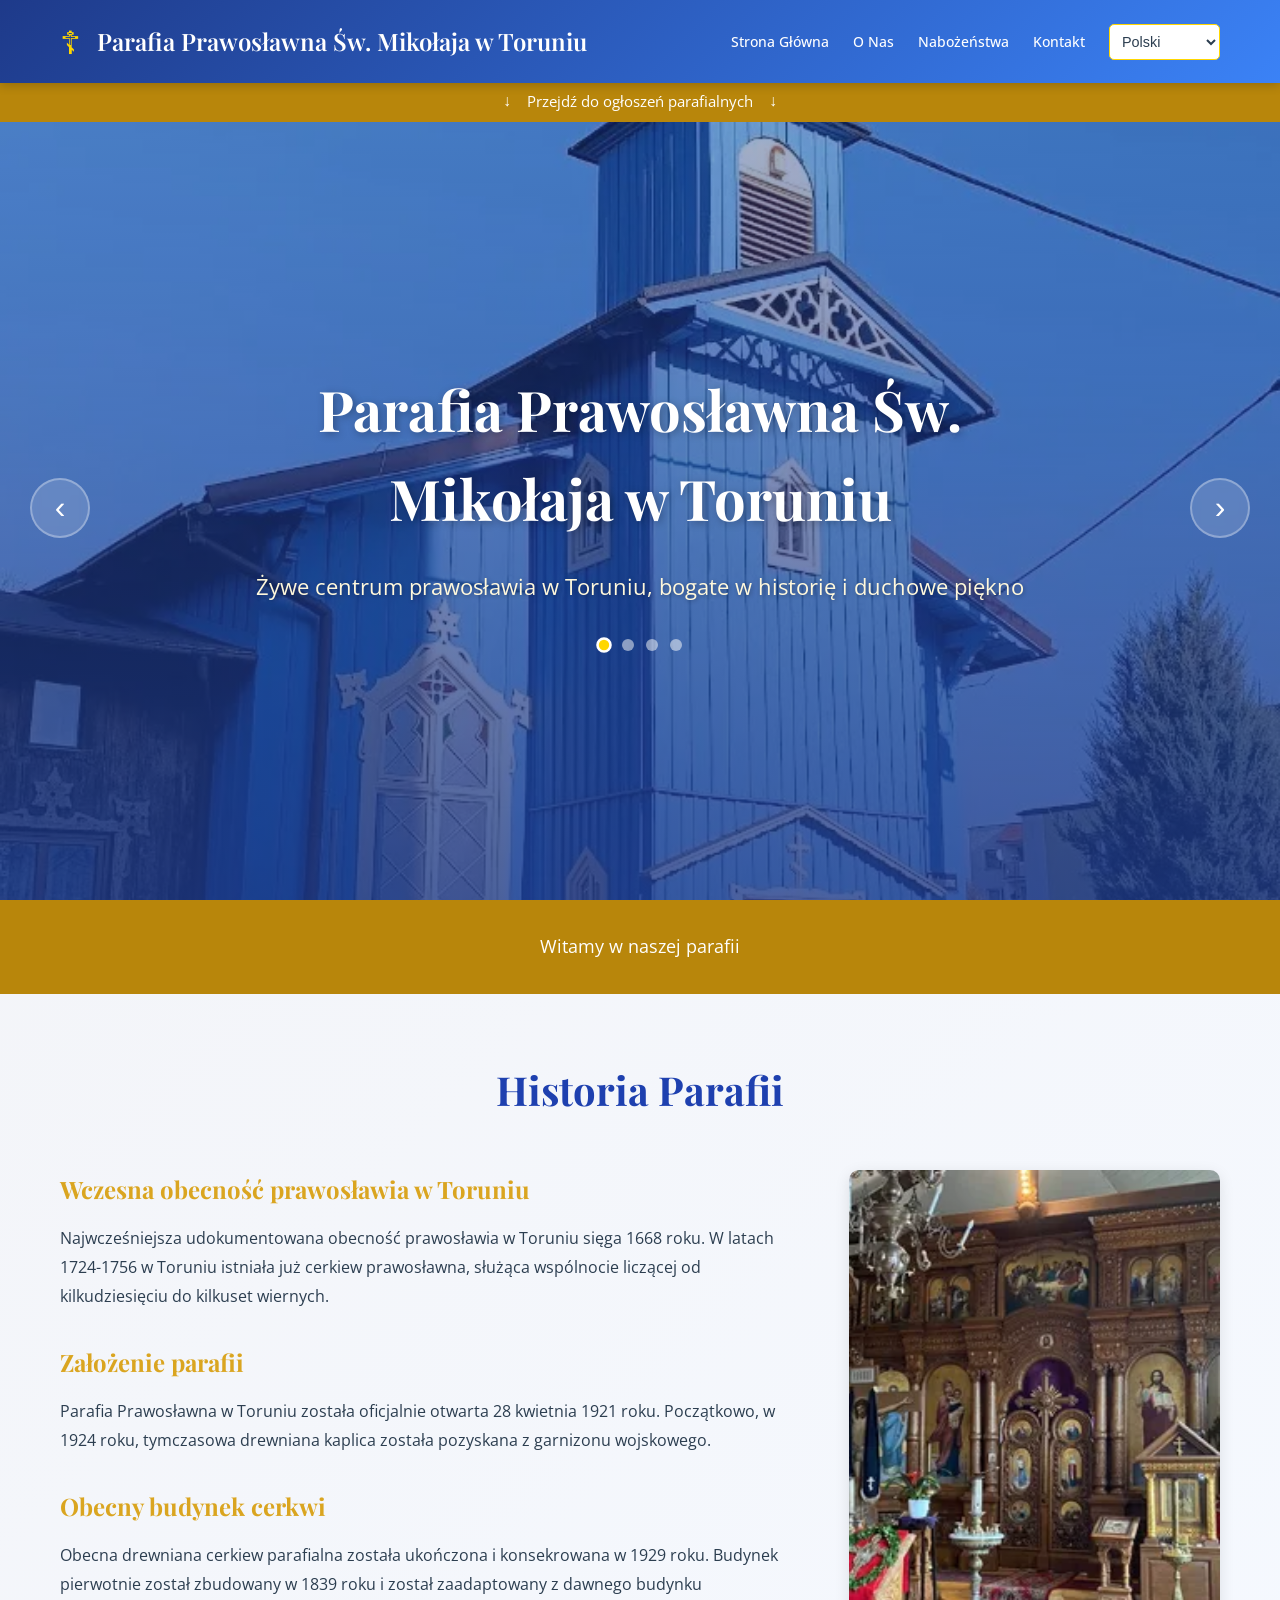
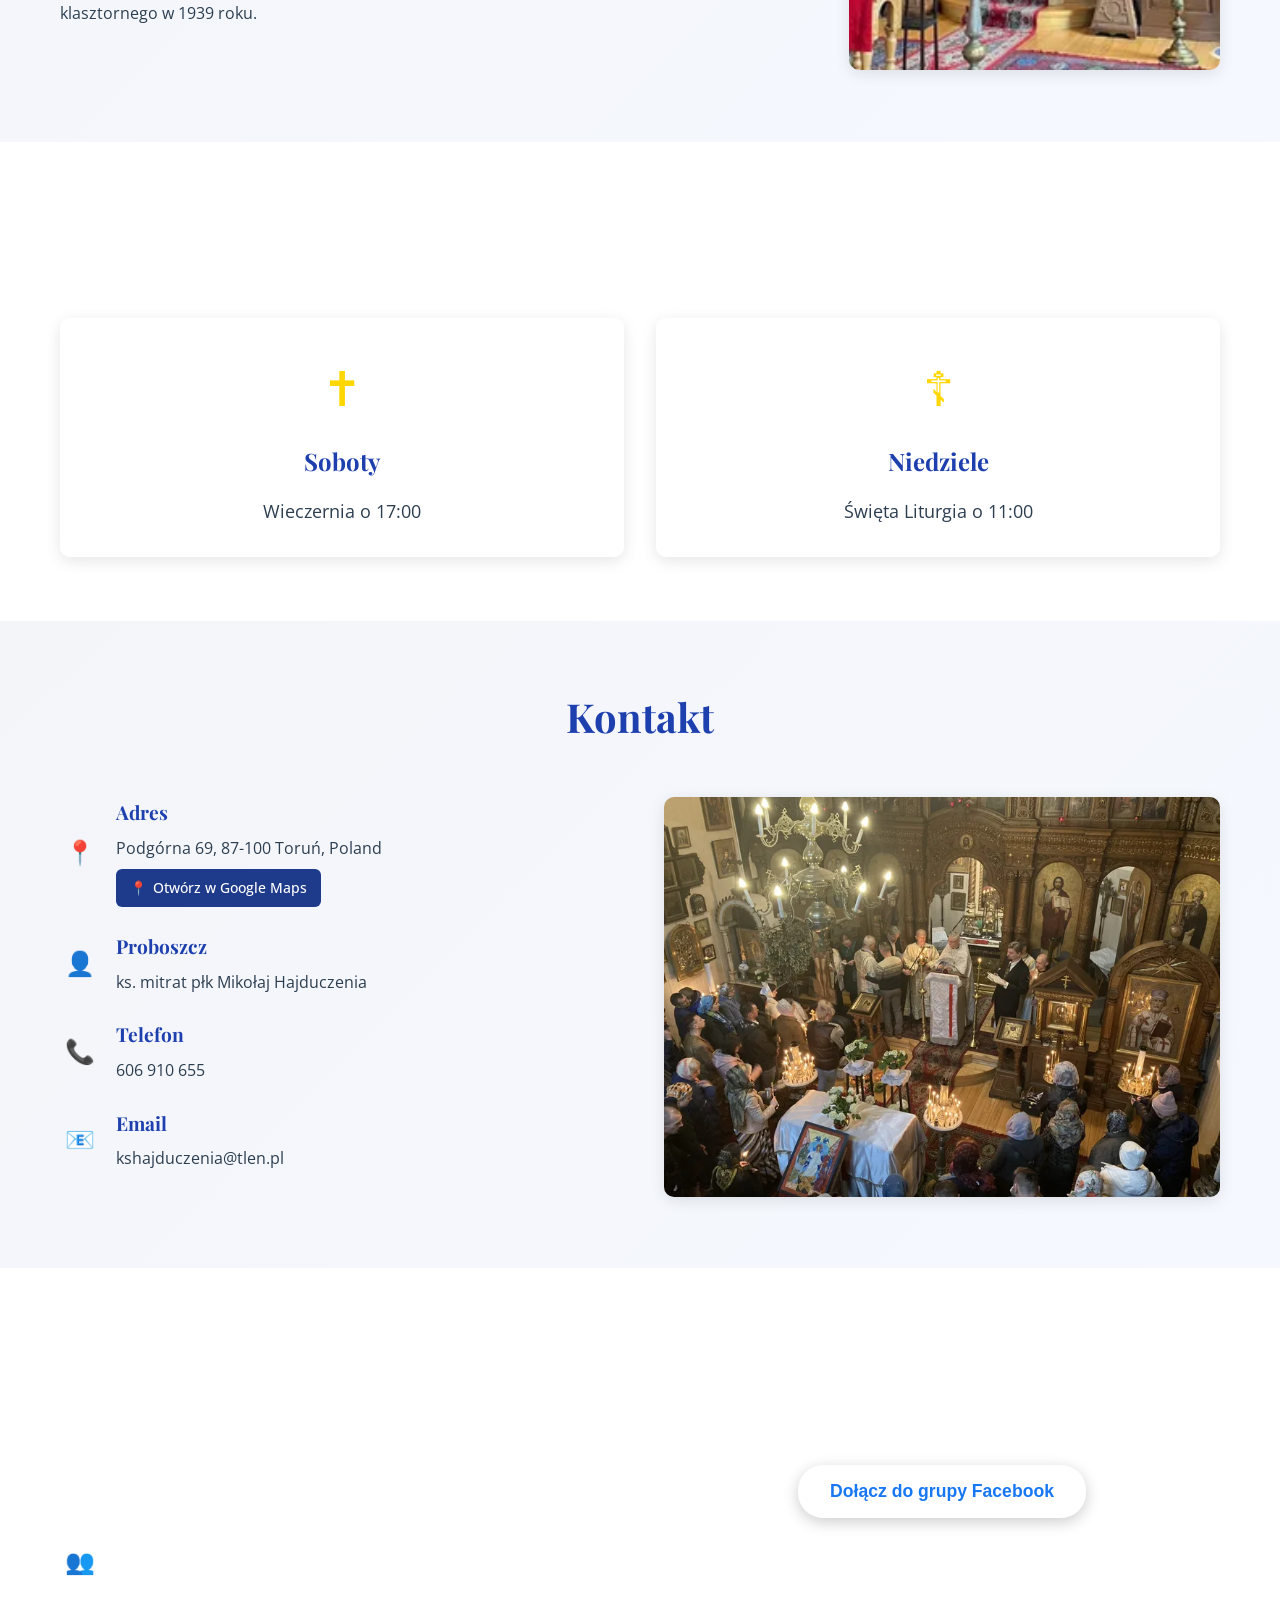
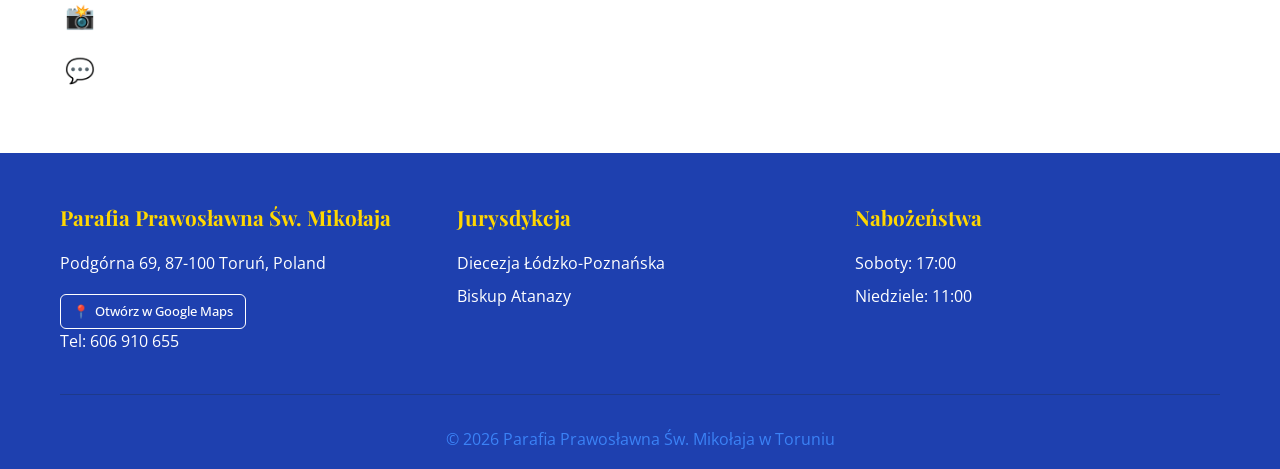
==== commit 3fb54b8a: "Improve PageSpeed performance with image optimization - Add image optimization script generating Web" ====
--- a/index.html
+++ b/index.html
@@ -16,6 +16,13 @@
 
     <!-- Canonical -->
     <link rel="canonical" href="https://www.cerkiewtorun.pl/">
+
+    <!-- Preconnect to external origins -->
+    <link rel="preconnect" href="https://fonts.googleapis.com">
+    <link rel="preconnect" href="https://fonts.gstatic.com" crossorigin>
+
+    <!-- Preload critical hero image -->
+    <link rel="preload" as="image" href="images/church.webp" type="image/webp">
 
     <link rel="stylesheet" href="styles.css">
     <link href="https://fonts.googleapis.com/css2?family=Playfair+Display:wght@400;600;700&family=Crimson+Text:wght@400;600&family=Open+Sans:wght@300;400;500&display=swap" rel="stylesheet">
@@ -90,10 +97,22 @@
     <main>
         <section id="home" class="hero">
             <div class="hero-background">
-                <img src="church.jpeg" alt="Orthodox Church of St. Nicholas in Toruń" class="hero-bg-image active">
-                <img src="inside.jpeg" alt="Interior of Orthodox Church of St. Nicholas" class="hero-bg-image" loading="lazy">
-                <img src="image1.jpeg" alt="Ikonostas cerkwi św. Mikołaja w Toruniu" class="hero-bg-image" loading="lazy">
-                <img src="image2.jpeg" alt="Wnętrze drewnianej cerkwi prawosławnej" class="hero-bg-image" loading="lazy">
+                <picture class="hero-bg-picture active">
+                    <source type="image/webp" srcset="images/church-480.webp 480w, images/church-768.webp 768w, images/church-1200.webp 1200w, images/church.webp 1920w" sizes="100vw">
+                    <img src="images/church.jpeg" srcset="images/church-480.jpeg 480w, images/church-768.jpeg 768w, images/church-1200.jpeg 1200w, images/church.jpeg 1920w" sizes="100vw" alt="Orthodox Church of St. Nicholas in Toruń" class="hero-bg-image" width="1920" height="1280" fetchpriority="high">
+                </picture>
+                <picture class="hero-bg-picture">
+                    <source type="image/webp" srcset="images/inside-480.webp 480w, images/inside-768.webp 768w, images/inside-1200.webp 1200w, images/inside.webp 1920w" sizes="100vw">
+                    <img src="images/inside.jpeg" srcset="images/inside-480.jpeg 480w, images/inside-768.jpeg 768w, images/inside-1200.jpeg 1200w, images/inside.jpeg 1920w" sizes="100vw" alt="Interior of Orthodox Church of St. Nicholas" class="hero-bg-image" width="1920" height="1280" loading="lazy">
+                </picture>
+                <picture class="hero-bg-picture">
+                    <source type="image/webp" srcset="images/image1-480.webp 480w, images/image1-768.webp 768w, images/image1-1200.webp 1200w, images/image1.webp 1920w" sizes="100vw">
+                    <img src="images/image1.jpeg" srcset="images/image1-480.jpeg 480w, images/image1-768.jpeg 768w, images/image1-1200.jpeg 1200w, images/image1.jpeg 1920w" sizes="100vw" alt="Ikonostas cerkwi św. Mikołaja w Toruniu" class="hero-bg-image" width="1920" height="1280" loading="lazy">
+                </picture>
+                <picture class="hero-bg-picture">
+                    <source type="image/webp" srcset="images/image2-480.webp 480w, images/image2-768.webp 768w, images/image2-1200.webp 1200w, images/image2.webp 1920w" sizes="100vw">
+                    <img src="images/image2.jpeg" srcset="images/image2-480.jpeg 480w, images/image2-768.jpeg 768w, images/image2-1200.jpeg 1200w, images/image2.jpeg 1920w" sizes="100vw" alt="Wnętrze drewnianej cerkwi prawosławnej" class="hero-bg-image" width="1920" height="1280" loading="lazy">
+                </picture>
             </div>
             <div class="hero-overlay"></div>
             <div class="hero-content">
@@ -138,7 +157,10 @@
                             <p data-key="current-building-text">Obecna drewniana cerkiew parafialna została ukończona i konsekrowana w 1929 roku. Budynek pierwotnie został zbudowany w 1839 roku i został zaadaptowany z dawnego budynku klasztornego w 1939 roku.</p>
                         </div>
                     </div>
-                    <img src="inside.jpeg" alt="Interior of Orthodox Church of St. Nicholas" class="about-image" loading="lazy">
+                    <picture>
+                        <source type="image/webp" srcset="images/inside-480.webp 480w, images/inside-768.webp 768w, images/inside-1200.webp 1200w, images/inside.webp 1920w" sizes="(max-width: 768px) 100vw, 400px">
+                        <img src="images/inside.jpeg" srcset="images/inside-480.jpeg 480w, images/inside-768.jpeg 768w, images/inside-1200.jpeg 1200w, images/inside.jpeg 1920w" sizes="(max-width: 768px) 100vw, 400px" alt="Interior of Orthodox Church of St. Nicholas" class="about-image" width="1920" height="1280" loading="lazy">
+                    </picture>
                 </div>
             </div>
         </section>
@@ -196,7 +218,10 @@
                             </div>
                         </div>
                     </div>
-                    <img src="image1.jpeg" alt="Widok cerkwi prawosławnej w Toruniu" class="contact-image" loading="lazy">
+                    <picture>
+                        <source type="image/webp" srcset="images/image1-480.webp 480w, images/image1-768.webp 768w, images/image1-1200.webp 1200w, images/image1.webp 1920w" sizes="(max-width: 768px) 100vw, 50vw">
+                        <img src="images/image1.jpeg" srcset="images/image1-480.jpeg 480w, images/image1-768.jpeg 768w, images/image1-1200.jpeg 1200w, images/image1.jpeg 1920w" sizes="(max-width: 768px) 100vw, 50vw" alt="Widok cerkwi prawosławnej w Toruniu" class="contact-image" width="1920" height="1280" loading="lazy">
+                    </picture>
                 </div>
             </div>
         </section>
@@ -257,6 +282,6 @@
         </div>
     </footer>
 
-    <script src="script.js"></script>
+    <script src="script.js" defer></script>
 </body>
 </html>
--- a/styles.css
+++ b/styles.css
@@ -154,19 +154,24 @@
     z-index: 1;
 }
 
-.hero-bg-image {
+.hero-bg-picture {
     position: absolute;
     top: 0;
     left: 0;
     width: 100%;
     height: 100%;
-    object-fit: cover;
     opacity: 0;
     transition: opacity 1s ease-in-out;
 }
 
-.hero-bg-image.active {
+.hero-bg-picture.active {
     opacity: 1;
+}
+
+.hero-bg-image {
+    width: 100%;
+    height: 100%;
+    object-fit: cover;
 }
 
 .hero-overlay {
@@ -382,13 +387,14 @@
 /* Services Section */
 .services {
     padding: 4rem 0;
-    background: 
+    background:
         linear-gradient(135deg, rgba(30, 58, 138, 0.7), rgba(59, 130, 246, 0.6)),
-        url('wood.jpeg');
-    background-size: cover, cover;
-    background-position: center, center;
-    background-repeat: no-repeat, no-repeat;
-    background-attachment: fixed, fixed;
+        url('images/wood.webp'),
+        url('images/wood.jpeg');
+    background-size: cover, cover, cover;
+    background-position: center, center, center;
+    background-repeat: no-repeat, no-repeat, no-repeat;
+    background-attachment: fixed, fixed, fixed;
     position: relative;
 }
 
@@ -643,11 +649,12 @@
     padding: 4rem 0;
     background:
         linear-gradient(135deg, rgba(24, 119, 242, 0.8), rgba(66, 103, 178, 0.75)),
-        url('wood.jpeg');
-    background-size: cover, cover;
-    background-position: center, center;
-    background-repeat: no-repeat, no-repeat;
-    background-attachment: fixed, fixed;
+        url('images/wood.webp'),
+        url('images/wood.jpeg');
+    background-size: cover, cover, cover;
+    background-position: center, center, center;
+    background-repeat: no-repeat, no-repeat, no-repeat;
+    background-attachment: fixed, fixed, fixed;
     position: relative;
 }
 
@@ -746,6 +753,12 @@
 
 /* Responsive Design */
 @media (max-width: 768px) {
+    /* Disable parallax on mobile for better performance */
+    .services,
+    .facebook-section {
+        background-attachment: scroll, scroll, scroll;
+    }
+
     .header .container {
         flex-direction: row;
         justify-content: space-between;
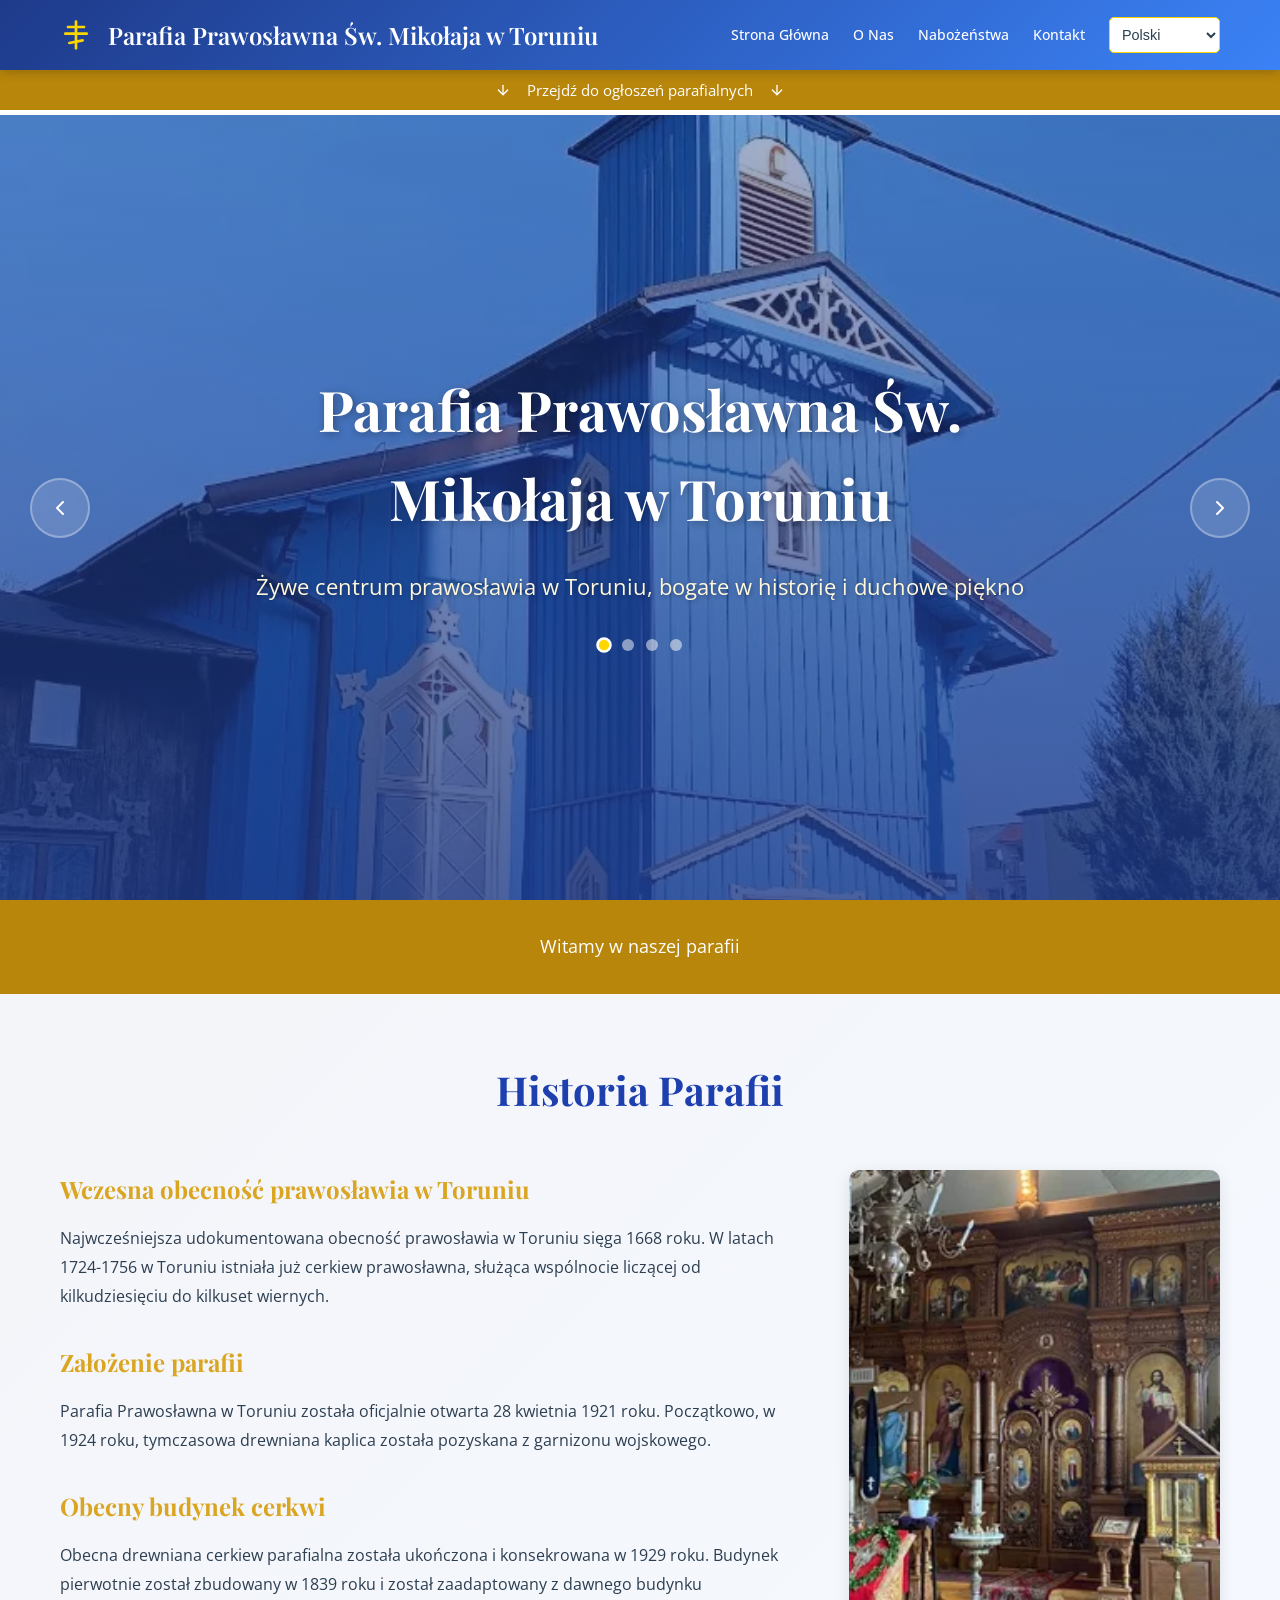
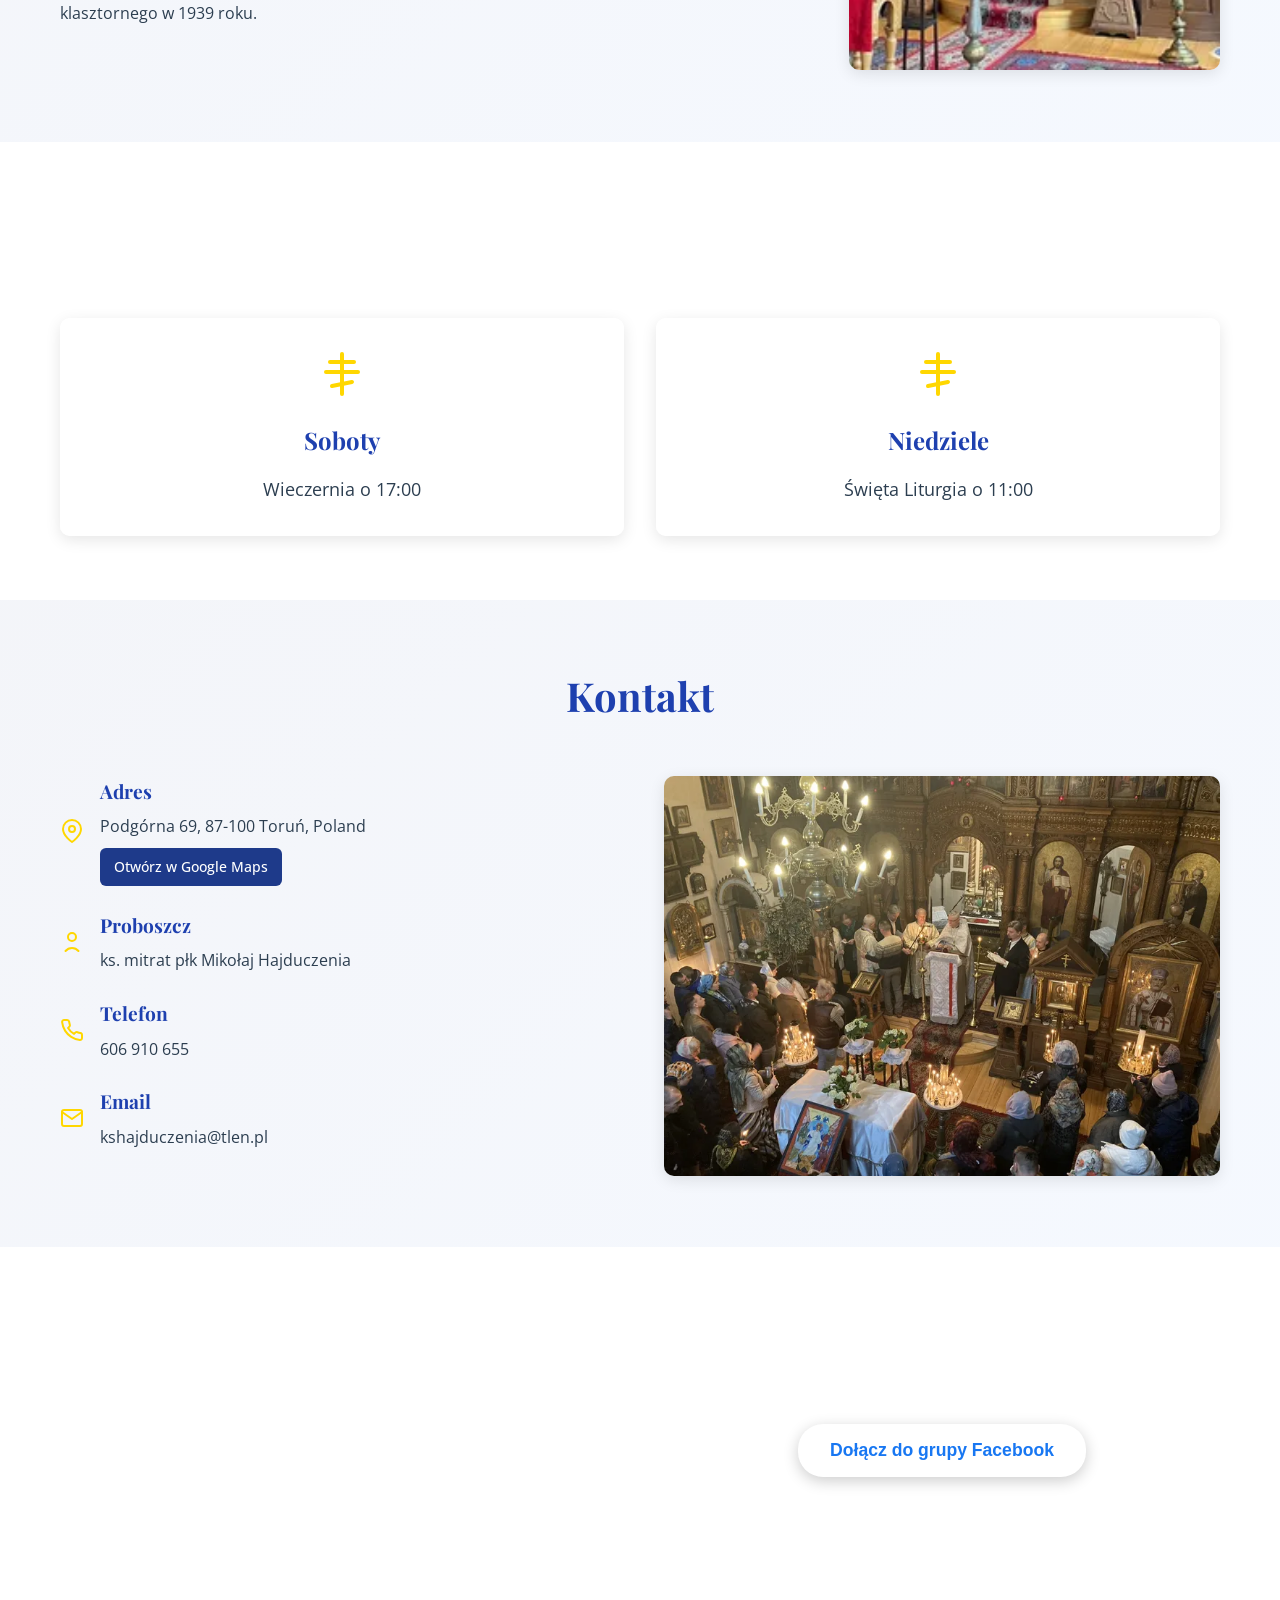
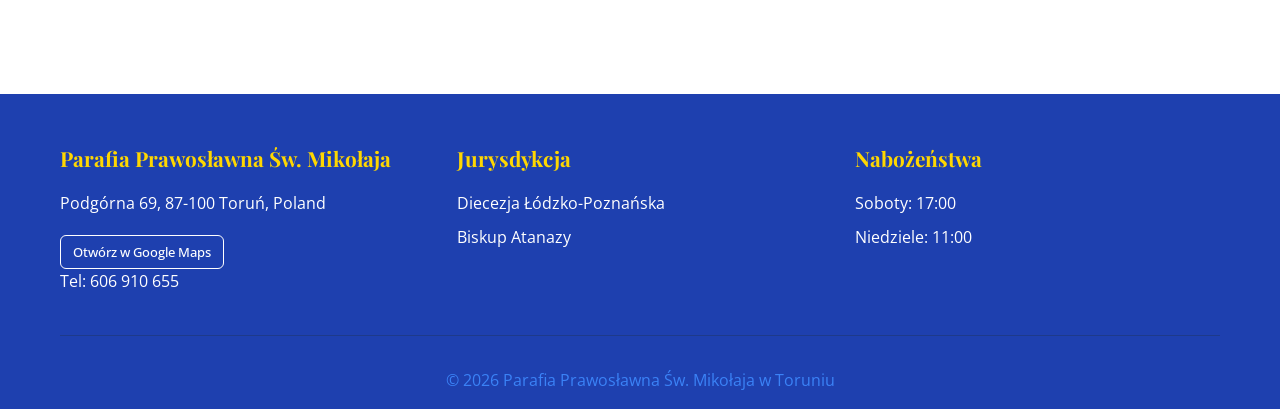
==== commit cf62a677: "Replace emoji icons with minimal SVG icons - Add 11 custom SVG icons in images/icons/ - Replace emoj" ====
--- a/index.html
+++ b/index.html
@@ -24,8 +24,52 @@
     <!-- Preload critical hero image -->
     <link rel="preload" as="image" href="images/church.webp" type="image/webp">
 
-    <link rel="stylesheet" href="styles.css">
-    <link href="https://fonts.googleapis.com/css2?family=Playfair+Display:wght@400;600;700&family=Crimson+Text:wght@400;600&family=Open+Sans:wght@300;400;500&display=swap" rel="stylesheet">
+    <!-- Critical CSS inlined for faster first paint -->
+    <style>
+        :root{--primary-blue:#1E3A8A;--light-blue:#3B82F6;--dark-blue:#1E40AF;--gold:#FFD700;--warm-gold:#DAA520;--white:#FFFFFF;--cream:#FFF8DC;--dark-gray:#2C3E50;--light-gray:#F5F5F5}
+        *{margin:0;padding:0;box-sizing:border-box}
+        body{font-family:'Open Sans',sans-serif;line-height:1.6;color:var(--dark-gray);background-color:var(--white)}
+        .container{max-width:1200px;margin:0 auto;padding:0 20px}
+        .header{background:linear-gradient(135deg,var(--primary-blue),var(--light-blue));box-shadow:0 2px 10px rgba(0,0,0,0.2);position:fixed;width:100%;top:0;z-index:1000}
+        .header .container{display:flex;justify-content:space-between;align-items:center;padding:1rem 20px}
+        .logo{display:flex;align-items:center;gap:1rem}
+        .church-icon{width:32px;height:32px;stroke:var(--gold);flex-shrink:0}
+        .church-name{font-family:'Playfair Display',Georgia,serif;font-size:1.5rem;color:var(--white);font-weight:600}
+        .navigation{display:flex;align-items:center;gap:1.5rem}
+        .nav-menu{display:flex;list-style:none;gap:1.5rem}
+        .nav-menu a{color:var(--white);text-decoration:none;font-weight:500;white-space:nowrap;font-size:0.9rem}
+        .language-selector select{background:var(--white);border:1px solid var(--gold);color:var(--dark-gray);padding:0.5rem;border-radius:5px;font-size:0.9rem}
+        .mobile-menu-toggle{display:none;flex-direction:column;background:none;border:none;cursor:pointer;padding:0.5rem;width:30px;height:30px;justify-content:space-between}
+        .mobile-menu-toggle span{display:block;width:100%;height:3px;background:var(--white);border-radius:2px}
+        .hero{margin-top:115px;position:relative;min-height:calc(100vh - 115px);display:flex;align-items:center;justify-content:center;overflow:hidden}
+        .hero-background{position:absolute;top:0;left:0;width:100%;height:100%;z-index:1}
+        .hero-bg-picture{position:absolute;top:0;left:0;width:100%;height:100%;opacity:0;transition:opacity 1s ease-in-out}
+        .hero-bg-picture.active{opacity:1}
+        .hero-bg-image{width:100%;height:100%;object-fit:cover}
+        .hero-overlay{position:absolute;top:0;left:0;width:100%;height:100%;background:linear-gradient(to bottom,rgba(30,58,138,0.4) 0%,rgba(30,58,138,0.6) 50%,rgba(30,58,138,0.8) 100%);z-index:2}
+        .hero-content{position:relative;z-index:3;text-align:center;max-width:900px;padding:2rem}
+        .hero-text h2{font-family:'Playfair Display',Georgia,serif;font-size:3.5rem;color:var(--white);margin-bottom:1.5rem;text-shadow:2px 2px 8px rgba(0,0,0,0.3)}
+        .hero-text p{font-size:1.4rem;color:var(--cream);line-height:1.8;text-shadow:1px 1px 4px rgba(0,0,0,0.3);margin-bottom:2rem}
+        .hero-indicators{display:flex;justify-content:center;gap:12px;margin-top:2rem}
+        .indicator{width:12px;height:12px;border-radius:50%;background:rgba(255,255,255,0.5);cursor:pointer;border:2px solid transparent}
+        .indicator.active{background:var(--gold);transform:scale(1.3);border-color:var(--white)}
+        .hero-nav{position:absolute;top:50%;transform:translateY(-50%);background:rgba(255,255,255,0.15);color:white;border:2px solid rgba(255,255,255,0.3);width:60px;height:60px;border-radius:50%;cursor:pointer;z-index:10;display:flex;align-items:center;justify-content:center}
+        .hero-nav img{width:24px;height:24px;stroke:white}
+        .hero-prev{left:30px}.hero-next{right:30px}
+        .ticker{display:flex;justify-content:center;align-items:center;gap:1rem;position:fixed;top:70px;left:0;width:100%;background:#B8860B;z-index:999;padding:0.5rem 0;text-decoration:none;cursor:pointer;color:var(--white);font-size:0.95rem}
+        .ticker-arrow{width:16px;height:16px;stroke:var(--white);flex-shrink:0}
+        @media(max-width:768px){.header .container{flex-direction:row;justify-content:space-between;align-items:center;padding:1rem 20px}.church-name{font-size:1rem}.mobile-menu-toggle{display:flex;order:3}.navigation{position:relative;order:2}.nav-menu{position:absolute;top:100%;right:0;background:var(--primary-blue);min-width:200px;flex-direction:column;gap:0;padding:1rem 0;border-radius:0 0 10px 10px;transform:translateY(-10px);opacity:0;visibility:hidden;z-index:1000}.nav-menu.active{transform:translateY(0);opacity:1;visibility:visible}.hero{margin-top:120px;min-height:calc(100vh - 120px)}.hero-text h2{font-size:2.2rem}.hero-text p{font-size:1.1rem}.hero-nav{width:50px;height:50px}.hero-nav img{width:20px;height:20px}.hero-prev{left:15px}.hero-next{right:15px}.ticker{top:85px;font-size:0.85rem;gap:0.75rem}}
+        @media(max-width:480px){.container{padding:0 15px}.hero-text h2{font-size:1.8rem}.hero-text p{font-size:1rem}.hero-nav{width:40px;height:40px}.hero-nav img{width:16px;height:16px}.hero-prev{left:10px}.hero-next{right:10px}.hero-content{padding:1.5rem}}
+    </style>
+
+    <!-- Non-blocking CSS load -->
+    <link rel="stylesheet" href="styles.css" media="print" onload="this.media='all'">
+    <noscript><link rel="stylesheet" href="styles.css"></noscript>
+
+    <!-- Non-blocking Google Fonts load -->
+    <link rel="preload" as="style" href="https://fonts.googleapis.com/css2?family=Playfair+Display:wght@400;600;700&family=Crimson+Text:wght@400;600&family=Open+Sans:wght@300;400;500&display=swap">
+    <link rel="stylesheet" href="https://fonts.googleapis.com/css2?family=Playfair+Display:wght@400;600;700&family=Crimson+Text:wght@400;600&family=Open+Sans:wght@300;400;500&display=swap" media="print" onload="this.media='all'">
+    <noscript><link rel="stylesheet" href="https://fonts.googleapis.com/css2?family=Playfair+Display:wght@400;600;700&family=Crimson+Text:wght@400;600&family=Open+Sans:wght@300;400;500&display=swap"></noscript>
 
     <!-- Structured Data -->
     <script type="application/ld+json">
@@ -60,7 +104,7 @@
     <header class="header">
         <div class="container">
             <div class="logo">
-                <div class="church-icon">☦</div>
+                <img src="images/icons/orthodox-cross.svg" alt="" class="church-icon" width="32" height="32">
                 <h1 class="church-name" data-key="church-name">Parafia Prawosławna Św. Mikołaja w Toruniu</h1>
             </div>
             <nav class="navigation">
@@ -89,9 +133,9 @@
     </header>
 
     <a href="#announcements" id="ticker" class="ticker">
-        <span class="ticker-arrow">↓</span>
+        <img src="images/icons/arrow-down.svg" alt="" class="ticker-arrow" width="16" height="16">
         <span data-key="ticker-text">Przejdź do ogłoszeń parafialnych</span>
-        <span class="ticker-arrow">↓</span>
+        <img src="images/icons/arrow-down.svg" alt="" class="ticker-arrow" width="16" height="16">
     </a>
 
     <main>
@@ -127,8 +171,12 @@
                     <span class="indicator" onclick="currentImage(4)"></span>
                 </div>
             </div>
-            <button class="hero-nav hero-prev" onclick="changeImage(-1)" aria-label="Poprzednie zdjęcie">‹</button>
-            <button class="hero-nav hero-next" onclick="changeImage(1)" aria-label="Następne zdjęcie">›</button>
+            <button class="hero-nav hero-prev" onclick="changeImage(-1)" aria-label="Poprzednie zdjęcie">
+                <img src="images/icons/chevron-left.svg" alt="" width="24" height="24">
+            </button>
+            <button class="hero-nav hero-next" onclick="changeImage(1)" aria-label="Następne zdjęcie">
+                <img src="images/icons/chevron-right.svg" alt="" width="24" height="24">
+            </button>
         </section>
 
         <section id="announcements" class="announcements">
@@ -170,12 +218,12 @@
                 <h2 data-key="services-title">Nabożeństwa stałe</h2>
                 <div class="services-grid">
                     <div class="service-card">
-                        <div class="service-icon">✝</div>
+                        <img src="images/icons/orthodox-cross.svg" alt="" class="service-icon" width="48" height="48">
                         <h3 data-key="saturday-service">Soboty</h3>
                         <p data-key="saturday-time">Święta Liturgia o 17:00</p>
                     </div>
                     <div class="service-card">
-                        <div class="service-icon">☦</div>
+                        <img src="images/icons/orthodox-cross.svg" alt="" class="service-icon" width="48" height="48">
                         <h3 data-key="sunday-service">Niedziele</h3>
                         <p data-key="sunday-time">Święta Liturgia o 11:00</p>
                     </div>
@@ -189,7 +237,7 @@
                 <div class="contact-content">
                     <div class="contact-info">
                         <div class="contact-item">
-                            <div class="contact-icon">📍</div>
+                            <img src="images/icons/location.svg" alt="" class="contact-icon" width="24" height="24">
                             <div>
                                 <h3 data-key="address">Adres</h3>
                                 <p>Podgórna 69, 87-100 Toruń, Poland</p>
@@ -197,21 +245,21 @@
                             </div>
                         </div>
                         <div class="contact-item">
-                            <div class="contact-icon">👤</div>
+                            <img src="images/icons/person.svg" alt="" class="contact-icon" width="24" height="24">
                             <div>
                                 <h3 data-key="priest">Proboszcz</h3>
                                 <p>ks. mitrat płk Mikołaj Hajduczenia</p>
                             </div>
                         </div>
                         <div class="contact-item">
-                            <div class="contact-icon">📞</div>
+                            <img src="images/icons/phone.svg" alt="" class="contact-icon" width="24" height="24">
                             <div>
                                 <h3 data-key="phone">Telefon</h3>
                                 <p>606 910 655</p>
                             </div>
                         </div>
                         <div class="contact-item">
-                            <div class="contact-icon">📧</div>
+                            <img src="images/icons/email.svg" alt="" class="contact-icon" width="24" height="24">
                             <div>
                                 <h3 data-key="email">Email</h3>
                                 <p>kshajduczenia@tlen.pl</p>
@@ -234,15 +282,15 @@
                         <p data-key="facebook-description">Dołącz do naszej grupy na Facebooku, aby być częścią naszej wspólnoty online, dzielić się zdjęciami i uczestniczyć w dyskusjach.</p>
                         <div class="facebook-benefits">
                             <div class="benefit-item">
-                                <span class="benefit-icon">👥</span>
+                                <img src="images/icons/group.svg" alt="" class="benefit-icon" width="24" height="24">
                                 <span data-key="facebook-benefit-1">Dołącz do wspólnoty parafialnej</span>
                             </div>
                             <div class="benefit-item">
-                                <span class="benefit-icon">📸</span>
+                                <img src="images/icons/camera.svg" alt="" class="benefit-icon" width="24" height="24">
                                 <span data-key="facebook-benefit-2">Zdjęcia z wydarzeń i nabożeństw</span>
                             </div>
                             <div class="benefit-item">
-                                <span class="benefit-icon">💬</span>
+                                <img src="images/icons/chat.svg" alt="" class="benefit-icon" width="24" height="24">
                                 <span data-key="facebook-benefit-3">Dyskusje i wymiana doświadczeń</span>
                             </div>
                         </div>
--- a/styles.css
+++ b/styles.css
@@ -55,8 +55,10 @@
 }
 
 .church-icon {
-    font-size: 2rem;
-    color: var(--gold);
+    width: 32px;
+    height: 32px;
+    stroke: var(--gold);
+    flex-shrink: 0;
 }
 
 .church-name {
@@ -251,11 +253,19 @@
     width: 60px;
     height: 60px;
     border-radius: 50%;
-    font-size: 2rem;
     cursor: pointer;
     transition: all 0.3s ease;
     z-index: 10;
     backdrop-filter: blur(5px);
+    display: flex;
+    align-items: center;
+    justify-content: center;
+}
+
+.hero-nav img {
+    width: 24px;
+    height: 24px;
+    stroke: white;
 }
 
 .hero-nav:hover {
@@ -279,7 +289,7 @@
     align-items: center;
     gap: 1rem;
     position: fixed;
-    top: 80px;
+    top: 70px;
     left: 0;
     width: 100%;
     background: #B8860B;
@@ -296,7 +306,10 @@
 }
 
 .ticker-arrow {
-    font-size: 1rem;
+    width: 16px;
+    height: 16px;
+    stroke: var(--white);
+    flex-shrink: 0;
 }
 
 /* Announcements Section */
@@ -431,8 +444,9 @@
 }
 
 .service-icon {
-    font-size: 3rem;
-    color: var(--gold);
+    width: 48px;
+    height: 48px;
+    stroke: var(--gold);
     margin-bottom: 1rem;
 }
 
@@ -481,10 +495,10 @@
 }
 
 .contact-icon {
-    font-size: 1.5rem;
-    color: var(--gold);
-    width: 40px;
-    text-align: center;
+    width: 24px;
+    height: 24px;
+    stroke: var(--gold);
+    flex-shrink: 0;
 }
 
 .contact-item h3 {
@@ -514,9 +528,6 @@
     transition: background 0.3s ease, transform 0.2s ease;
 }
 
-.maps-button::before {
-    content: '📍';
-}
 
 .maps-button:hover {
     background: var(--dark-blue);
@@ -639,9 +650,10 @@
 }
 
 .benefit-icon {
-    font-size: 1.5rem;
-    width: 40px;
-    text-align: center;
+    width: 24px;
+    height: 24px;
+    stroke: var(--white);
+    flex-shrink: 0;
 }
 
 /* Facebook Section */
@@ -848,7 +860,11 @@
     .hero-nav {
         width: 50px;
         height: 50px;
-        font-size: 1.5rem;
+    }
+
+    .hero-nav img {
+        width: 20px;
+        height: 20px;
     }
 
     .hero-prev {
@@ -904,7 +920,11 @@
     .hero-nav {
         width: 40px;
         height: 40px;
-        font-size: 1.2rem;
+    }
+
+    .hero-nav img {
+        width: 16px;
+        height: 16px;
     }
 
     .hero-prev {
--- a/styles.css
+++ b/styles.css
@@ -55,8 +55,10 @@
 }
 
 .church-icon {
-    font-size: 2rem;
-    color: var(--gold);
+    width: 32px;
+    height: 32px;
+    stroke: var(--gold);
+    flex-shrink: 0;
 }
 
 .church-name {
@@ -251,11 +253,19 @@
     width: 60px;
     height: 60px;
     border-radius: 50%;
-    font-size: 2rem;
     cursor: pointer;
     transition: all 0.3s ease;
     z-index: 10;
     backdrop-filter: blur(5px);
+    display: flex;
+    align-items: center;
+    justify-content: center;
+}
+
+.hero-nav img {
+    width: 24px;
+    height: 24px;
+    stroke: white;
 }
 
 .hero-nav:hover {
@@ -279,7 +289,7 @@
     align-items: center;
     gap: 1rem;
     position: fixed;
-    top: 80px;
+    top: 70px;
     left: 0;
     width: 100%;
     background: #B8860B;
@@ -296,7 +306,10 @@
 }
 
 .ticker-arrow {
-    font-size: 1rem;
+    width: 16px;
+    height: 16px;
+    stroke: var(--white);
+    flex-shrink: 0;
 }
 
 /* Announcements Section */
@@ -431,8 +444,9 @@
 }
 
 .service-icon {
-    font-size: 3rem;
-    color: var(--gold);
+    width: 48px;
+    height: 48px;
+    stroke: var(--gold);
     margin-bottom: 1rem;
 }
 
@@ -481,10 +495,10 @@
 }
 
 .contact-icon {
-    font-size: 1.5rem;
-    color: var(--gold);
-    width: 40px;
-    text-align: center;
+    width: 24px;
+    height: 24px;
+    stroke: var(--gold);
+    flex-shrink: 0;
 }
 
 .contact-item h3 {
@@ -514,9 +528,6 @@
     transition: background 0.3s ease, transform 0.2s ease;
 }
 
-.maps-button::before {
-    content: '📍';
-}
 
 .maps-button:hover {
     background: var(--dark-blue);
@@ -639,9 +650,10 @@
 }
 
 .benefit-icon {
-    font-size: 1.5rem;
-    width: 40px;
-    text-align: center;
+    width: 24px;
+    height: 24px;
+    stroke: var(--white);
+    flex-shrink: 0;
 }
 
 /* Facebook Section */
@@ -848,7 +860,11 @@
     .hero-nav {
         width: 50px;
         height: 50px;
-        font-size: 1.5rem;
+    }
+
+    .hero-nav img {
+        width: 20px;
+        height: 20px;
     }
 
     .hero-prev {
@@ -904,7 +920,11 @@
     .hero-nav {
         width: 40px;
         height: 40px;
-        font-size: 1.2rem;
+    }
+
+    .hero-nav img {
+        width: 16px;
+        height: 16px;
     }
 
     .hero-prev {
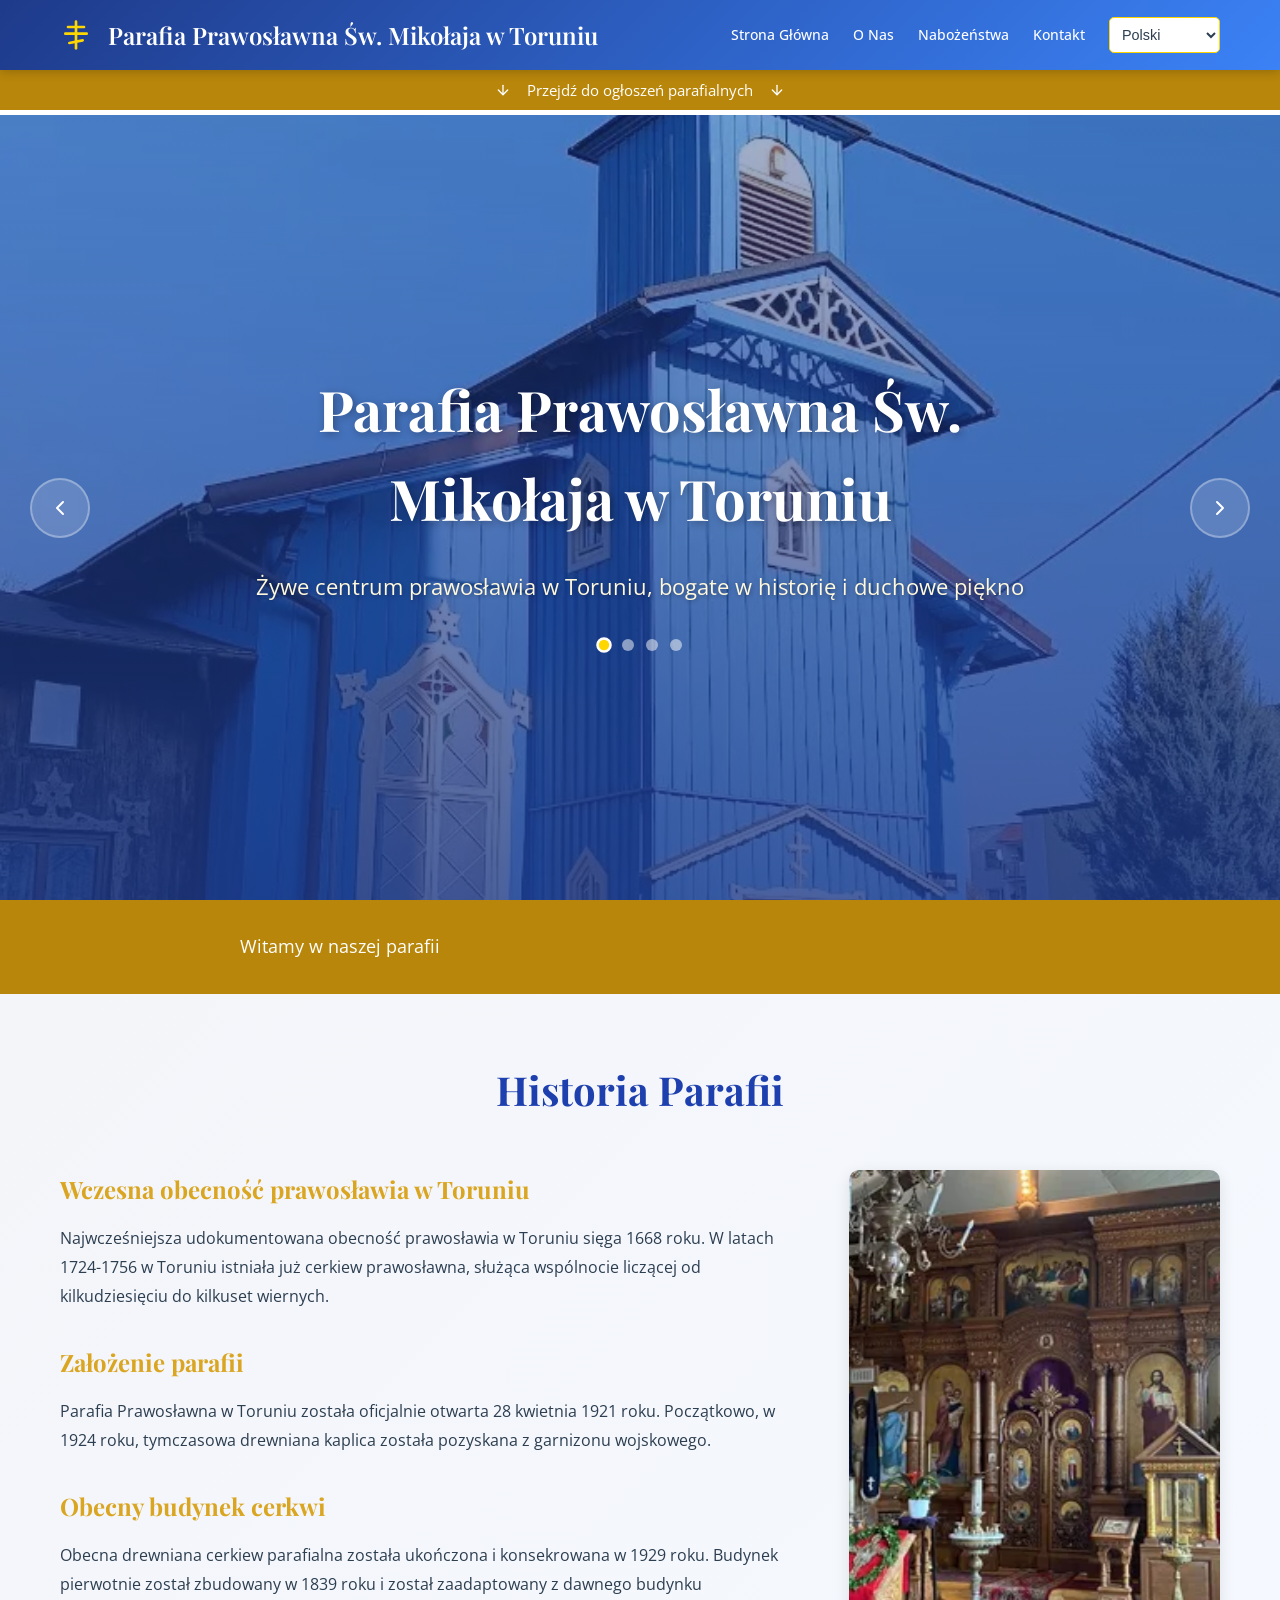
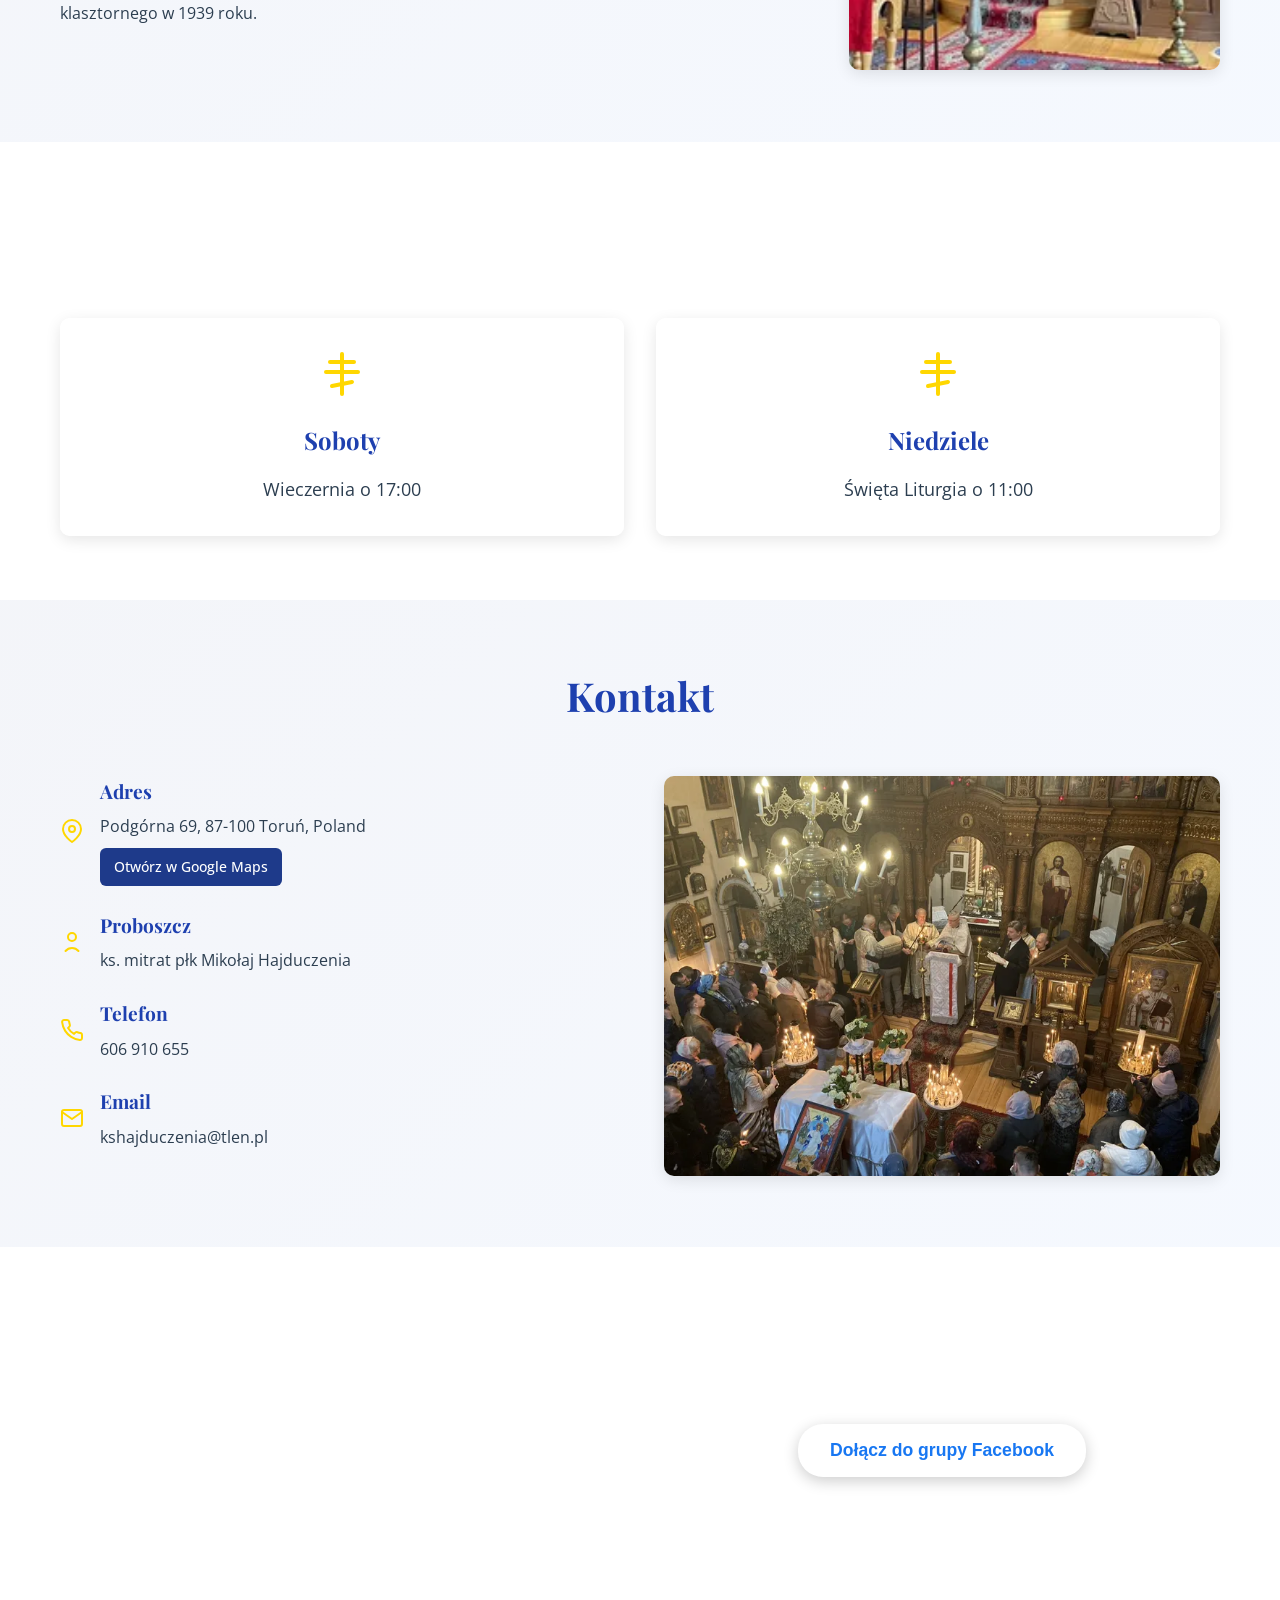
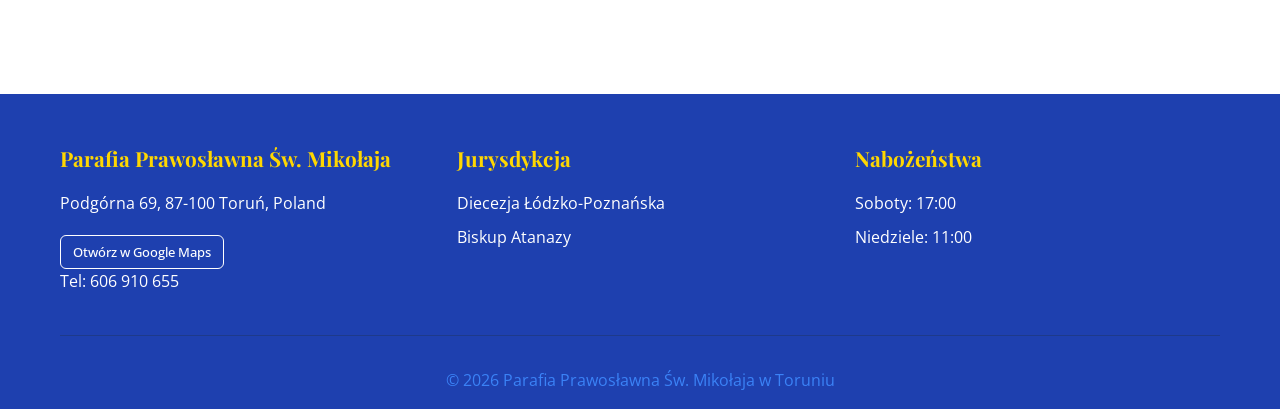
==== commit f764326b: "Support multi-paragraph announcements with left-aligned text" ====
--- a/index.html
+++ b/index.html
@@ -181,7 +181,7 @@
 
         <section id="announcements" class="announcements">
             <div class="container">
-                <p id="announcement-text" data-key="announcement-default">Witamy w naszej parafii</p>
+                <div id="announcement-text" data-key="announcement-default">Witamy w naszej parafii</div>
             </div>
         </section>
 
--- a/styles.css
+++ b/styles.css
@@ -318,13 +318,21 @@
     background: #B8860B;
 }
 
-.announcements p {
+#announcement-text {
     color: var(--white);
     font-size: 1.1rem;
     line-height: 1.7;
-    margin: 0;
-    text-align: center;
-    white-space: pre-line;
+    text-align: left;
+    max-width: 800px;
+    margin: 0 auto;
+}
+
+#announcement-text p {
+    margin-bottom: 1rem;
+}
+
+#announcement-text p:last-child {
+    margin-bottom: 0;
 }
 
 @media (max-width: 768px) {
@@ -334,7 +342,7 @@
         gap: 0.75rem;
     }
 
-    .announcements p {
+    #announcement-text {
         font-size: 1rem;
     }
 }
--- a/styles.css
+++ b/styles.css
@@ -318,13 +318,21 @@
     background: #B8860B;
 }
 
-.announcements p {
+#announcement-text {
     color: var(--white);
     font-size: 1.1rem;
     line-height: 1.7;
-    margin: 0;
-    text-align: center;
-    white-space: pre-line;
+    text-align: left;
+    max-width: 800px;
+    margin: 0 auto;
+}
+
+#announcement-text p {
+    margin-bottom: 1rem;
+}
+
+#announcement-text p:last-child {
+    margin-bottom: 0;
 }
 
 @media (max-width: 768px) {
@@ -334,7 +342,7 @@
         gap: 0.75rem;
     }
 
-    .announcements p {
+    #announcement-text {
         font-size: 1rem;
     }
 }
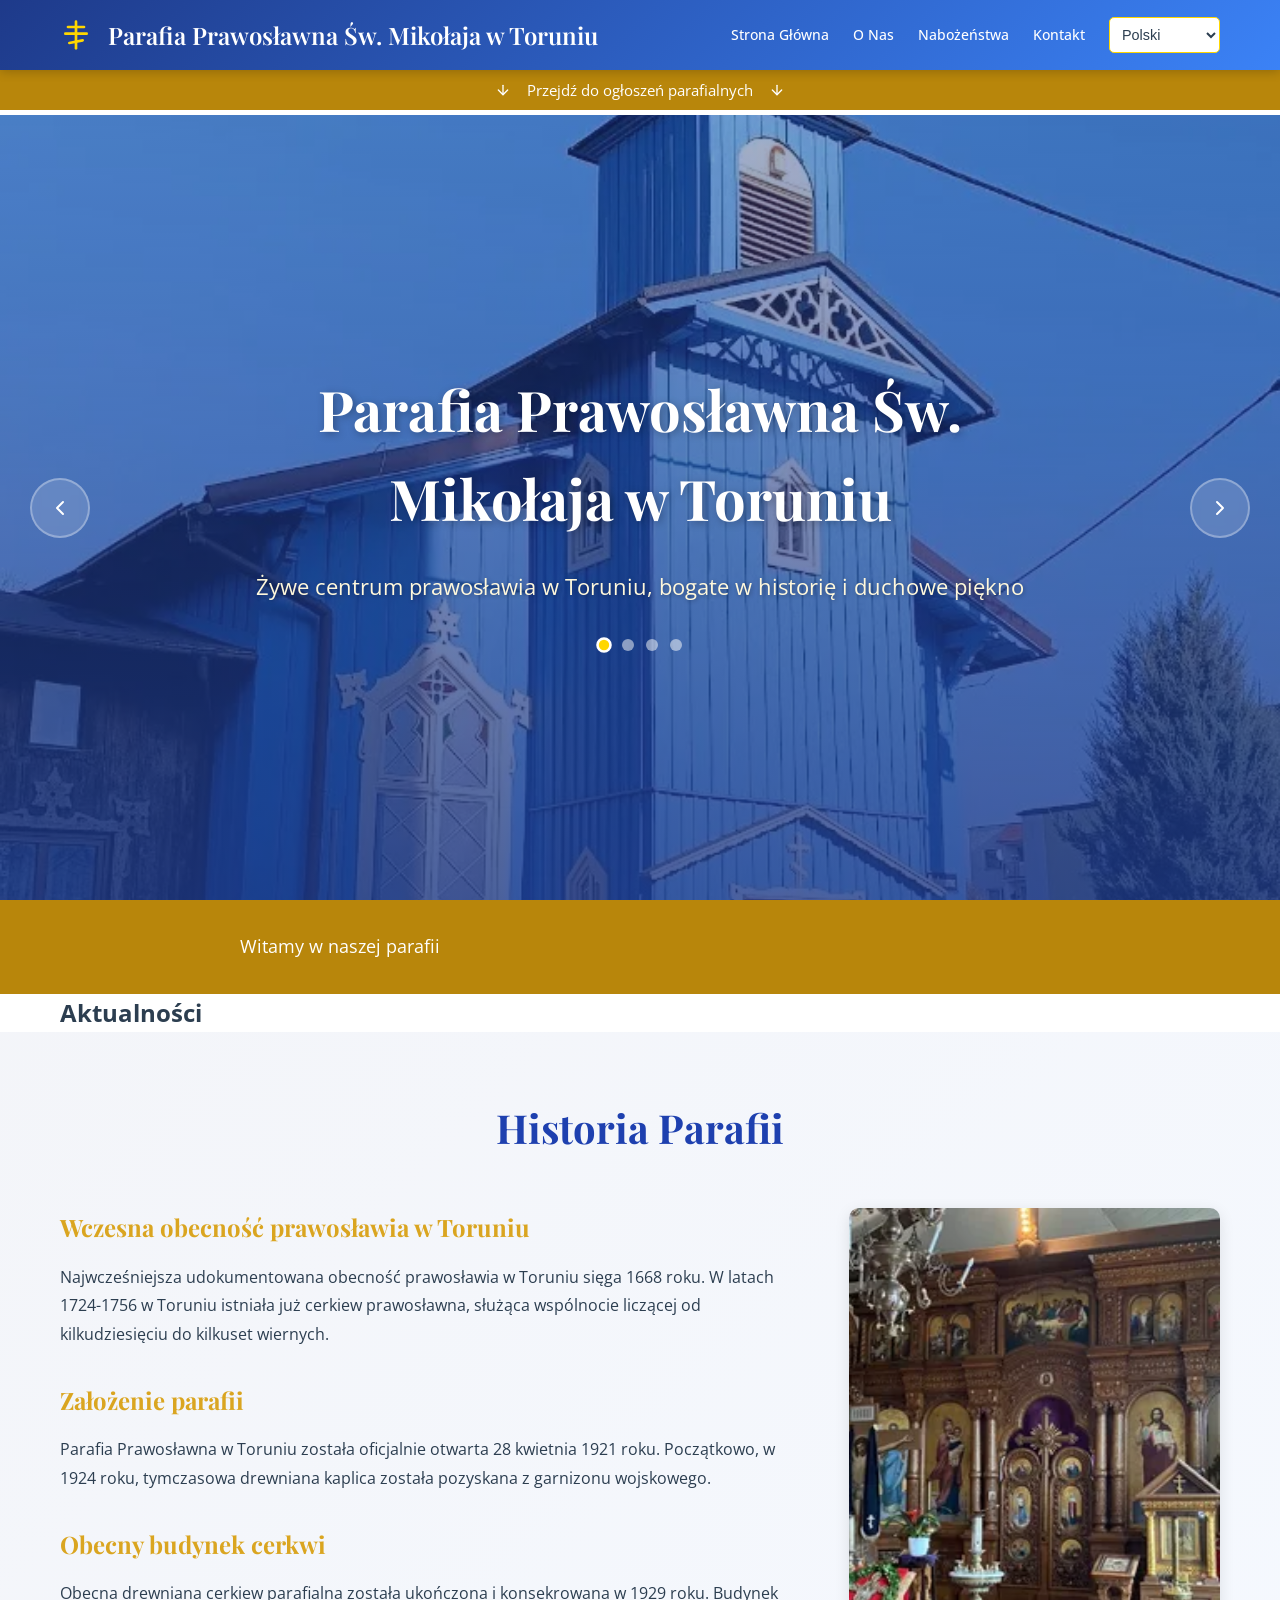
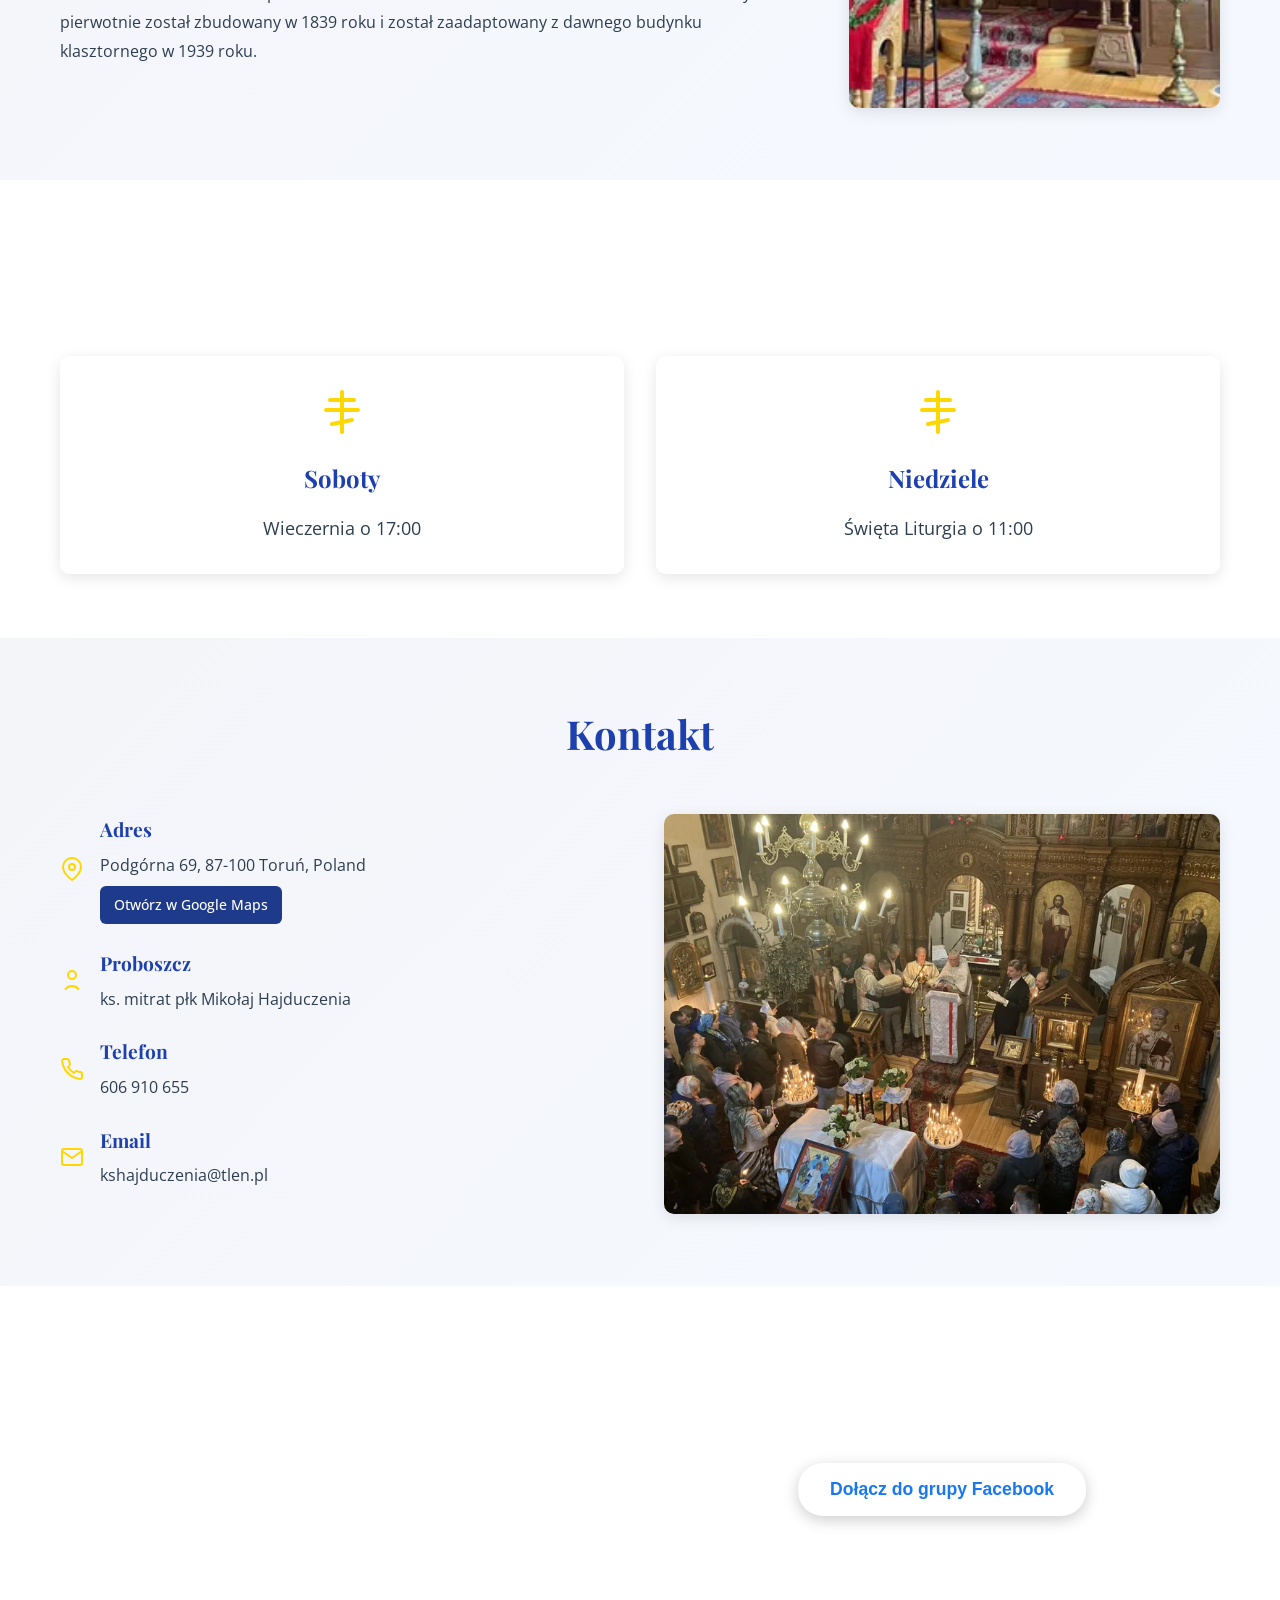
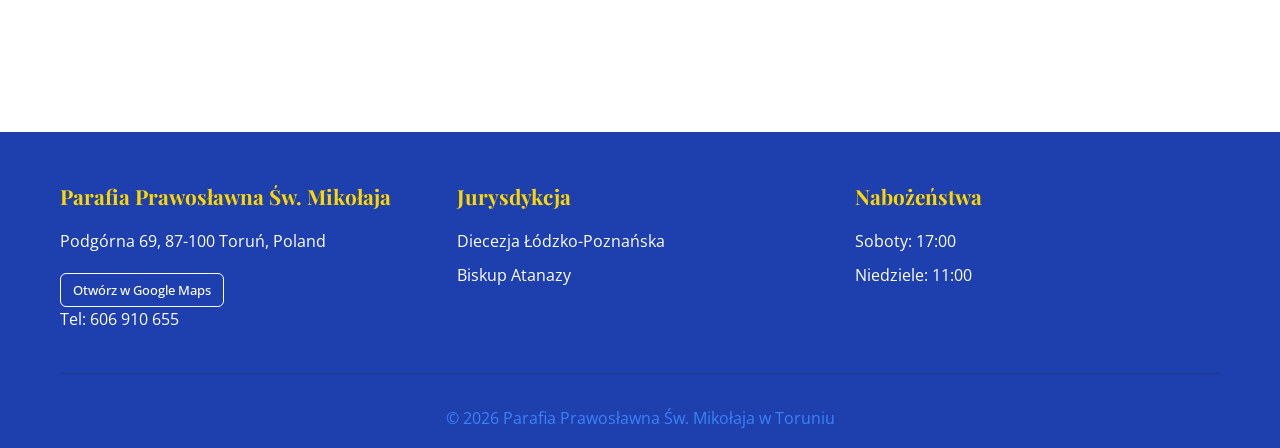
==== commit 81082925: "feat: add Latest News section and translation keys Adds #latest-posts placeholder section under #ann" ====
--- a/index.html
+++ b/index.html
@@ -185,6 +185,13 @@
             </div>
         </section>
 
+        <section id="latest-posts" class="latest-posts">
+            <div class="container">
+                <h2 data-key="latest-title">Aktualności</h2>
+                <div class="latest-posts-grid" id="latest-posts-grid"></div>
+            </div>
+        </section>
+
         <section id="about" class="about">
             <div class="container">
                 <h2 data-key="about-title">Historia Parafii</h2>
